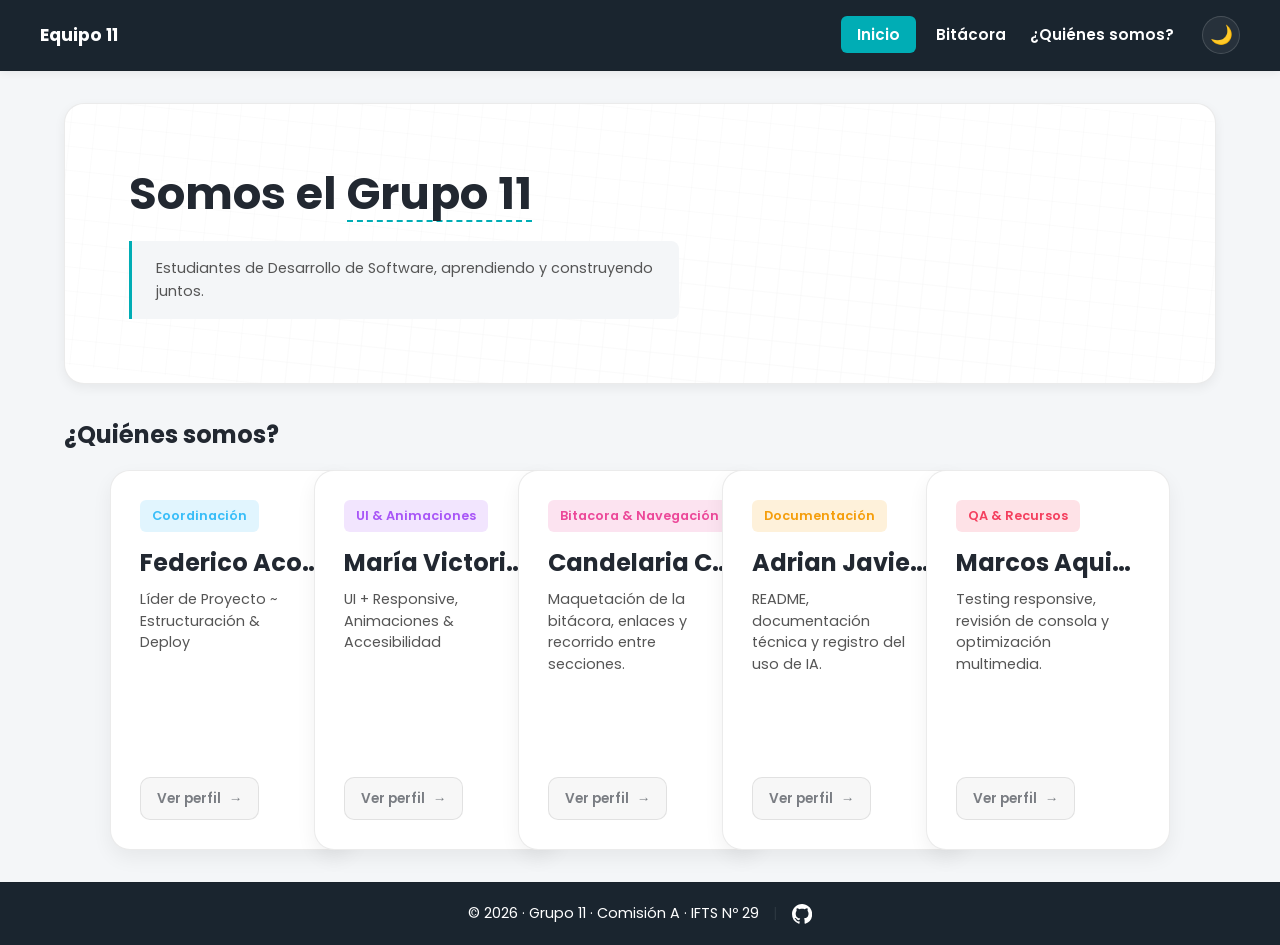
==== index.html @ ea6cd19b "feature: agrega el icono de github a index.html, bitacora.hmtl y perfil_victoria.html" ====
<!doctype html>
<html lang="es" data-theme="claro">
  <head>
    <meta charset="UTF-8" />
    <meta name="viewport" content="width=device-width, initial-scale=1.0" />
    <title>Equipo 11 ~ TP1 para Frontend</title>

    <!--
      Obtenemos el tema que se debe usar al cargar la página:
      primero buscamos una preferencia guardada por el usuario.
      Si no existe, usamos la preferencia de tema del sistema.
    -->
    <script>
      (function () {
        const temaSalvado = localStorage.getItem("theme") ||
          (window.matchMedia("(prefers-color-scheme: dark)").matches ? "oscuro" : "claro");

        document.documentElement.setAttribute("data-theme", temaSalvado);

        // Evitamos animaciones durante la inicialización para prevenir parpadeos.
        document.documentElement.classList.add("no-transiciones");
      })();
    </script>

    <link rel="stylesheet" href="css/styles.css" />
    <script src="js/main.js" defer></script>
  </head>
  <body>
    <!-- MENÚ DE NAVEGACIÓN GLOBAL -->
    <header>
      <div class="nav-contenedor">
        <a href="index.html" class="nav-logo">Equipo <span>11</span></a>
        <div class="nav-utilidades">
          <nav>
            <ul id="nav-list">
              <li><a href="index.html" aria-current="page">Inicio</a></li>
              <li><a href="bitacora.html">Bitácora</a></li>
              <li><a href="#quienes-somos">¿Quiénes somos?</a></li>
            </ul>
          </nav>
          <button id="menu-toggle" 
                  class="menu-toggle" 
                  aria-label="Abrir menú de navegación" 
                  aria-expanded="false" 
                  aria-controls="nav-list" 
                  type="button">
            <span aria-hidden="true"></span>
            <span aria-hidden="true"></span>
            <span aria-hidden="true"></span>
          </button>
          <button id="theme-toggle" class="theme-toggle-btn" aria-label="Cambiar tema de la página">
            <span class="theme-ic-wrapper" aria-hidden="true">
              <span class="ic-sol">☀️</span>
              <span class="ic-luna">🌙</span>
            </span>
          </button>
        </div>
      </div>
    </header>

    <main>
      <!-- PROPÓSITO DEL EQUIPO -->
      <section class="banner">
        <h1>Somos el <span>Grupo 11</span></h1>
        <p>
          Estudiantes de Desarrollo de Software, aprendiendo y construyendo juntos.
        </p>
      </section>

      <!-- LISTADO DE INTEGRANTES -->
      <section id="quienes-somos" class="equipo-listado">

        <h2>¿Quiénes somos?</h2>

        <div class="contenedor-tarjetas">

          <article class="tarjeta fede">
            <div class="tarjeta-izq">
                <span class="tarjeta-etiqueta">Coordinación</span>
                <h3 class="tarjeta-titulo">Federico Acosta Maneiro</h3>
                <p class="tarjeta-desc">Líder de Proyecto ~ Estructuración & Deploy</p>
            </div>

            <div class="tarjeta-der">
              <img class="avatar-movil" src="img/perfil.jpeg"
                alt="Foto de Federico Acosta Maneiro" />
              <a class="tarjeta-btn" aria-label="Ver perfil completo de Federico Acosta Maneiro" 
                href="integrantes/perfil_fede.html">
                <span class="tarjeta-btn-texto">Ver perfil</span>
                <span class="tarjeta-btn-flecha" aria-hidden="true">→</span>
              </a>
            </div>
            <img class="avatar-desktop" src="img/perfil.jpeg" alt="Ana Martínez"/>
          </article>

          <article class="tarjeta ria">
            <div class="tarjeta-izq">
                <span class="tarjeta-etiqueta">UI & Animaciones</span>
                <h3 class="tarjeta-titulo">María Victoria Mariani</h3>
                <p class="tarjeta-desc">UI + Responsive, Animaciones & Accesibilidad</p>
            </div>
            
            <div class="tarjeta-der">
              <img class="avatar-movil" src="img/ria/sami100.jpg"
                alt="Foto de una gatita siamesa durmiendo al sol entre libros." />
              <a class="tarjeta-btn" aria-label="Ver perfil completo de María Victoria Mariani" 
                href="integrantes/perfil_victoria.html">
                <span class="tarjeta-btn-texto">Ver perfil</span>
                <span class="tarjeta-btn-flecha" aria-hidden="true">→</span>
              </a>
            </div>
            <img class="avatar-desktop" src="img/ria/sami100.jpg" alt="Foto de una gatita siamesa durmiendo al sol entre libros."/>
          </article>

          <article class="tarjeta cande">
            <div class="tarjeta-izq">
                <span class="tarjeta-etiqueta">Bitacora & Navegación</span>
                <h3 class="tarjeta-titulo">Candelaria Chazarreta</h3>
                <p class="tarjeta-desc">Maquetación de la bitácora, enlaces y recorrido entre secciones.</p>
            </div>
            
            <div class="tarjeta-der">
              <img class="avatar-movil" src="img/perfil_knd.jpeg"
                alt="Foto de Candelaria Chazarreta" />
              <a class="tarjeta-btn" aria-label="Ver perfil completo de Candelaria Chazarreta" 
                href="integrantes/perfil_cande.html">
                <span class="tarjeta-btn-texto">Ver perfil</span>
                <span class="tarjeta-btn-flecha" aria-hidden="true">→</span>
              </a>
            </div>
            <img class="avatar-desktop" src="img/perfil_knd.jpeg" alt="Candelaria Chazarreta"/>
          </article>

          <article class="tarjeta javier">
            <div class="tarjeta-izq">
                <span class="tarjeta-etiqueta">Documentación</span>
                <h3 class="tarjeta-titulo">Adrian Javier Cano</h3>
                <p class="tarjeta-desc">README, documentación técnica y registro del uso de IA.</p>
            </div>
            
            <div class="tarjeta-der">
              <img class="avatar-movil" src="https://plus.unsplash.com/premium_photo-1676914697574-4c07313ec055?q=80&w=687&auto=format&fit=crop&ixlib=rb-4.1.0&ixid=M3wxMjA3fDB8MHxwaG90by1wYWdlfHx8fGVufDB8fHx8fA%3D%3D"
                alt="Foto de Adrian Javier Cano" />
              <a class="tarjeta-btn" aria-label="Ver perfil completo de Adrian Javier Cano" 
                href="integrantes/perfil_javier.html">
                <span class="tarjeta-btn-texto">Ver perfil</span>
                <span class="tarjeta-btn-flecha" aria-hidden="true">→</span>
              </a>
            </div>
            <img class="avatar-desktop" src="https://plus.unsplash.com/premium_photo-1676914697574-4c07313ec055?q=80&w=687&auto=format&fit=crop&ixlib=rb-4.1.0&ixid=M3wxMjA3fDB8MHxwaG90by1wYWdlfHx8fGVufDB8fHx8fA%3D%3D" alt="Marcos Aquino"/>
          </article>

          <article class="tarjeta marcos">
            <div class="tarjeta-izq">
                <span class="tarjeta-etiqueta">QA & Recursos</span>
                <h3 class="tarjeta-titulo">Marcos Aquino</h3>
                <p class="tarjeta-desc">Testing responsive, revisión de consola y optimización multimedia.</p>
            </div>
            
            <div class="tarjeta-der">
              <img class="avatar-movil" src="./img/machito_marcos.jpeg"
                alt="Foto de Marcos Aquino" />
              <a class="tarjeta-btn" aria-label="Ver perfil completo de Marcos Aquino" 
                href="integrantes/perfil_marcos.html">
                <span class="tarjeta-btn-texto">Ver perfil</span>
                <span class="tarjeta-btn-flecha" aria-hidden="true">→</span>
              </a>
            </div>
            <img class="avatar-desktop" src="./img/machito_marcos.jpeg" alt="Marcos Aquino"/>
          </article>
        </div>
      </section>
    </main>

    <footer>
        <p class="footer-content">
          <span>&copy; 2026 · Grupo 11 · Comisión A · IFTS Nº 29</span> 
          <a href="https://github.com/federicosd06-dev/DSWF_TP1_2A_Grupo11" 
            class="footer-inline-link" 
            target="_blank" 
            rel="noopener noreferrer" 
            title="Ir al repositorio de GitHub del Grupo"
            aria-label="Ver el repositorio de GitHub del Grupo 11">
            <svg class="footer-icon" alt="Icono de GitHub" viewBox="0 0 16 16" version="1.1">
              <path fill="currentColor" d="M8 0c4.42 0 8 3.58 8 8a8.013 8.013 0 0 1-5.45 7.59c-.4.08-.55-.17-.55-.38 0-.27.01-1.13.01-2.2 0-.75-.25-1.23-.54-1.48 1.78-.2 3.65-.88 3.65-3.95 0-.88-.31-1.59-.82-2.15.08-.2.36-1.02-.08-2.12 0 0-.67-.22-2.2.82-.64-.18-1.32-.27-2-.27-.68 0-1.36.09-2 .27-1.53-1.03-2.2-.82-2.2-.82-.44 1.1-.16 1.92-.08 2.12-.51.56-.82 1.28-.82 2.15 0 3.06 1.86 3.75 3.64 3.95-.23.2-.44.55-.51 1.07-.46.21-1.61.55-2.33-.66-.15-.24-.6-.83-1.23-.82-.67.01-.27.38.01.53.34.19.73.9.82 1.13.16.45.68 1.31 2.69.94 0 .67.01 1.3.01 1.49 0 .21-.15.45-.55.38A7.995 7.995 0 0 1 0 8c0-4.42 3.58-8 8-8Z"></path>
            </svg>
          </a>
        </p>
    </footer>
  </body>
</html>
---- css/styles.css ----
/* ===================================================
   IMPORTACIÓN DE FUENTES & VARIABLES GLOBALES
   =================================================== */
@import url("https://fonts.googleapis.com/css2?family=Poppins:wght@300;400;600;700&display=swap");

:root {
  /* Paleta de colores general*/

  --color-etiqueta-celeste: #38bdf8;
  --color-etiqueta-violeta: #a855f7;
  --color-etiqueta-coral: #f43f5e;
  --color-etiqueta-ambar: #f59e0b;
  --color-etiqueta-rosa: #ec4899;

  --color-etiqueta-celeste-bg: rgba(56, 189, 248, 0.15);
  --color-etiqueta-violeta-bg: rgba(168, 85, 247, 0.15);
  --color-etiqueta-coral-bg: rgba(244, 63, 94, 0.15);
  --color-etiqueta-ambar-bg: rgba(245, 158, 11, 0.15);
  --color-etiqueta-rosa-bg: rgba(236, 72, 153, 0.15);

  --color-btn-theme-bg: rgba(255, 255, 255, 0.06);
  --color-btn-theme-border: rgba(255, 255, 255, 0.15);
  --color-btn-theme-hover-bg: rgba(255, 255, 255, 0.16);
  --color-btn-theme-hover-border: rgba(255, 255, 255, 0.35);
  --color-btn-theme-hover-shadow: rgba(255, 255, 255, 0.12);

  --color-heart-indicador: #f4f6f8ee;

  /* Tipografía */
  --fuente-principal: "Poppins", sans-serif;

  /* Variables de la transición circular del cambio de tema */
  --ripple-x: 50%;
  --ripple-y: 50%;
  --ripple-radius: 1000px;
}

[data-theme="claro"]{
  --color-primario: #1a252f;
  --color-secundario: #00adb5;
  --color-fondo: #f4f6f8;
  --color-tarjeta: #ffffff;
  --color-texto: #222831;
  --color-texto-suave: #555555;
  --color-texto-footer: #ffffff;
  --color-hover: #007f86;

  --color-sombra: rgba(0, 0, 0, 0.06);
  --color-borde: rgba(0, 0, 0, 0.08);
  --color-separador-util: rgba(255, 255, 255, 0.08);

  --btn-tarjeta-bg: rgba(0, 0, 0, 0.05);
  --btn-tarjeta-border: rgba(0, 0, 0, 0.15);
  --btn-tarjeta-text: var(--color-texto);

  --color-btn-fede: var(--color-primario);
  --color-acent-ria-text: var(--color-etiqueta-violeta);

  --color-heart-indicador-border: #f4f4f481;

}

[data-theme="oscuro"] {
  --color-primario: #121212;
  --color-secundario: #0d9488;
  --color-fondo: #121212;
  --color-tarjeta: #1e1e1e;
  --color-texto: #d6d9de;
  --color-texto-suave: #94a3b8;
  --color-texto-footer: #94a3b8;
  --color-hover: #0a756b;

  --color-sombra: rgba(0, 0, 0, 0.4);
  --color-borde: rgba(255, 255, 255, 0.1);
  --color-separador-util: rgba(255, 255, 255, 0.08);

  --btn-tarjeta-bg: rgba(255, 255, 255, 0.08);
  --btn-tarjeta-border: rgba(255, 255, 255, 0.15);
  --btn-tarjeta-text: #ffffff;

  --color-heart-indicador-border: var(--color-borde);
  --color-acent-ria-text: #c084fc;

  --color-btn-fede: var(--color-secundario);

}

/* ===================================================
   RESET Y ESTILOS BASE
   =================================================== */
* {
  margin: 0;
  padding: 0;
  box-sizing: border-box;
}


html {
  scroll-behavior: smooth;
}

/* Evitamos transiciones durante la carga inicial para prevenir parpadeos de tema. */
.no-transiciones,
.no-transiciones * {
  transition: none !important;
}

body {
  font-family: var(--fuente-principal);
  background-color: var(--color-fondo);
  color: var(--color-texto);
  line-height: 1.6;
  display: flex;
  flex-direction: column;
  min-height: 100vh;
}


/* ESTILOS GLOBALES DE FOCO VISIBLE (ACCESIBILIDAD ELEGANTE) */
a:focus-visible,
button:focus-visible {
  outline: 2px solid var(--color-secundario);
  outline-offset: 3px;
}

/* ===================================================
   NAVEGACIÓN GLOBAL 
   =================================================== */
header {
  background-color: var(--color-primario);
  padding: 1rem 1.5rem;
  border-bottom: 1px solid var(--color-borde);
  box-shadow: 0 2px 8px var(--color-sombra);
  position: sticky;
  top: 0;
  z-index: 1000;
}

.nav-contenedor {
  max-width: 1200px;
  margin: 0 auto;
  display: flex;
  justify-content: space-between;
  align-items: center;
}

.nav-logo {
  color: #ffffff;
  font-weight: 700;
  font-size: 1.1rem;
  text-decoration: none;
  border-radius: 4px;
}

.nav-utilidades {
  display: flex;
  align-items: center;
  gap: 1.5rem;
}

#nav-list {
  list-style: none;
  display: flex;
  justify-content: center;
  align-items: center;
  gap: 1rem;
}

#nav-list li {
  border: none;
}

#nav-list a {
  color: #ffffff;
  text-decoration: none;
  font-weight: 600;
  padding: 0.5rem 0.25rem;
  border-radius: 6px;
  font-size: 0.95rem;
  position: relative;
  transition:
    background-color 0.3s ease,
    color 0.3s ease;
}

/* ESTILO NAV ACTIVO */
#nav-list a[aria-current="page"] {
  background-color: var(--color-secundario);
  color: #ffffff;
  padding: 0.5rem 1.0rem;
}

#nav-list a[aria-current="page"]:hover {
  background-color: var(--color-hover);
}

.menu-toggle {
  background: transparent;
  border: none;
  cursor: pointer;
}

.menu-toggle span {
  display: block;
  width: 25px;
  height: 3px;
  background-color: #ffffff;
  border-radius: 2px;
  transition: transform 0.3s ease, opacity 0.3s ease;
}

/* EFECTO HOVER: Subrayado sutil animado (SOLO DESKTOP) */
@media (min-width: 900px) {

  .menu-toggle {
    display: none;
  }

  #nav-list a:not([aria-current="page"])::after {
    content: "";
    position: absolute;
    bottom: 0;
    left: 0;
    width: 0;
    height: 2px;
    background-color: var(--color-secundario);
    transition: width 0.3s cubic-bezier(0.4, 0, 0.2, 1);
  }

  #nav-list a:not([aria-current="page"]):hover::after {
    width: 100%;
  }

  #nav-list {
    max-height: none;
    opacity: 1;
    overflow: visible;
    padding: 0;
    background-color: transparent;
    box-shadow: none;
  }
}

@media (max-width: 899px) {
  .menu-toggle {
    display: flex;
    flex-direction: column;
    gap: 5px;
    padding: 5px;
    border-radius: 4px;
  }

  /* Animación hamburguesa a X */
  .menu-toggle.active span:nth-child(1) {
    transform: translateY(8px) rotate(45deg);
  }
  .menu-toggle.active span:nth-child(2) {
    opacity: 0;
  }
  .menu-toggle.active span:nth-child(3) {
    transform: translateY(-8px) rotate(-45deg);
  }

  nav {
    position: absolute;
    top: 100%;
    left: 0;
    width: 100%;
  }

  #nav-list {
    background-color: var(--color-primario);
    flex-direction: column;
    align-items: stretch;
    padding: 0 1.5rem;
    gap: 0;
    border-bottom: 1px solid var(--color-borde);
    box-shadow: 0 4px 10px var(--color-sombra);
    max-height: 0;
    overflow: hidden;
    opacity: 0;
    transition: max-height 0.4s cubic-bezier(0.4, 0, 0.2, 1), opacity 0.3s ease, padding 0.3s ease;
  }

  /* Cuando JS inyecta la clase nav-open, se despliega */
  #nav-list.nav-open {
    max-height: 300px;
    opacity: 1;
    padding: 0.5rem 1.5rem 0rem 1.5rem;
  }

  #nav-list a {
    text-align: center;
    display: block;
    padding: 1rem 0.5rem;
  }

  #nav-list a[aria-current="page"] {
    display: block;
    width: 100%;
    margin: 0.25rem 0;
  }

  #nav-list li + li {
    border-top: 1px solid var(--color-separador-util);
  }

  #nav-list li:has(a[aria-current="page"]) + li {
    border-top: none;
  }

}

/* BOTÓN MODO OSCURO*/

.theme-toggle-btn {
  background: var(--color-btn-theme-bg);
  border: 1px solid var(--color-btn-theme-border);
  cursor: pointer;
  width: 38px;
  height: 38px;
  border-radius: 50%;
  display: inline-flex;
  align-items: center;
  justify-content: center;
  font-size: 1.15rem;
  line-height: 1;
  transition: background-color 0.3s cubic-bezier(0.4, 0, 0.2, 1),
              border-color 0.3s cubic-bezier(0.4, 0, 0.2, 1),
              box-shadow 0.3s cubic-bezier(0.4, 0, 0.2, 1);
}

.theme-toggle-btn:hover {
  background: var(--color-btn-theme-hover-bg);
  border-color: var(--color-btn-theme-hover-border);
  box-shadow: 0 0 10px var(--color-btn-theme-hover-shadow);
}


[data-theme="oscuro"] .ic-sol {
  display: inline-block;
}

[data-theme="oscuro"] .ic-luna {
  display: none;
}

[data-theme="claro"] .ic-sol {
  display: none;
}

[data-theme="claro"] .ic-luna {
  display: inline-block;
}


/* ANIMACIÓN CIRCULAR (Utilizando VIEW TRANSITIONS API) */

::view-transition-old(root),
::view-transition-new(root) {
  animation: none;
  mix-blend-mode: normal;
}

[data-theme-transicion="a-oscuro"]::view-transition-old(root) {
  z-index: 2;
  animation: circle-shrink 0.6s cubic-bezier(0.4, 0, 0.2, 1) forwards;
}

[data-theme-transicion="a-oscuro"]::view-transition-new(root) {
  z-index: 1;
}

[data-theme-transicion="a-claro"]::view-transition-new(root) {
  z-index: 2;
  animation: circle-grow 0.6s cubic-bezier(0.4, 0, 0.2, 1) forwards;
}

[data-theme-transicion="a-claro"]::view-transition-old(root) {
  z-index: 1;
}

@keyframes circle-grow {
  from { clip-path: circle(0px at var(--ripple-x, 50%) var(--ripple-y, 50%)); }
  to { clip-path: circle(var(--ripple-radius, 1000px) at var(--ripple-x, 50%) var(--ripple-y, 50%)); }
}

@keyframes circle-shrink {
  from { clip-path: circle(var(--ripple-radius, 1000px) at var(--ripple-x, 50%) var(--ripple-y, 50%)); }
  to { clip-path: circle(0px at var(--ripple-x, 50%) var(--ripple-y, 50%)); }
}



/* ===================================================
   CONTENEDOR PRINCIPAL Y SECCIONES
   =================================================== */
main {
  flex: 1;
  max-width: 1200px;
  margin: 2rem auto;
  padding: 0 1.5rem;
  width: 100%;
}

h1,
h2,
h3 {
  color: var(--color-texto);
  margin-bottom: 1rem;
}

/* ===================================================
   PORTADA: TARJETAS DEL EQUIPO
   =================================================== */
.equipo-listado {
  margin-top: 2rem;

}

.contenedor-tarjetas{
  width: 100%;
  max-width: 1100px;
  margin: 0 auto;
}

.tarjeta {
  background-color: var(--color-tarjeta);
  border: 1px solid var(--color-borde);
  box-shadow: 0 8px 20px var(--color-sombra);
  overflow: hidden;
}

.tarjeta-etiqueta {
  display: inline-block;
  padding: 0.2rem 0.55rem;
  border-radius: 6px;
  font-size: 0.72rem;
  font-weight: 600;
  white-space: nowrap;
}

.tarjeta-titulo {
  font-size: 1.05rem;
  font-weight: 700;
  white-space: nowrap;
  overflow: hidden;
  text-overflow: ellipsis;
}

.tarjeta.fede .tarjeta-etiqueta { 
  color: var(--color-etiqueta-celeste); 
  background-color: var(--color-etiqueta-celeste-bg);
}

.tarjeta.ria .tarjeta-etiqueta { 
  color: var(--color-etiqueta-violeta); 
  background-color: var(--color-etiqueta-violeta-bg);
}
.tarjeta.cande .tarjeta-etiqueta { 
  color: var(--color-etiqueta-rosa); 
  background-color: var(--color-etiqueta-rosa-bg);
}

.tarjeta.javier .tarjeta-etiqueta { 
  color: var(--color-etiqueta-ambar); 
  background-color: var(--color-etiqueta-ambar-bg);
}

.tarjeta.marcos .tarjeta-etiqueta { 
  color: var(--color-etiqueta-coral); 
  background-color: var(--color-etiqueta-coral-bg);
}


/* tarjetaS DESKTOP */

@media (min-width: 900px) {

  .avatar-movil {
    display: none;
  }

  .contenedor-tarjetas{
    display: flex;
    height: 380px;
    align-items: center;
    justify-content: center;
    padding: 0 20px;
  }

  .tarjeta {
    flex: 1;
    height: 100%;
    padding: 1.8rem;
    border-radius: 20px;
    display: flex;
    flex-direction: column;
    justify-content: space-between;
    position: relative;
    z-index:1;

    transition: flex 0.4s cubic-bezier(0.25, 1, 0.5, 1),
                margin 0.4s cubic-bezier(0.25, 1, 0.5, 1),
                transform 0.4s cubic-bezier(0.25, 1, 0.5, 1),
                box-shadow 0.35s ease;
  }

  .tarjeta + .tarjeta {
    margin-left: -40px;
  }

  .tarjeta:is(:hover, :has(:focus-visible)) {
    flex: 2.2;
    margin-left: -15px;
    z-index: 10;
    box-shadow:
      0 25px 60px var(--color-sombra),
      0 0 30px rgba(56, 189, 248, 0.15);
  }

  .contenedor-tarjetas:has(.tarjeta:is(:hover, :has(:focus-visible)))
  .tarjeta:not(:hover, :has(:focus-visible)) {
    transform: scale(0.95);
  }

  .tarjeta-izq{
    height: 100%;
    z-index: 2;
    max-width: 100%;
  }

  .tarjeta-titulo {
    font-size: 1.5rem;
    margin-bottom: 0.4rem;
  }

  .tarjeta-etiqueta {
    margin-bottom: 0.8rem;
    font-size: 0.8rem;
    padding: 0.35rem 0.75rem;
  }

  .tarjeta-desc {
    color: var(--color-texto-suave);
    font-size: 0.9rem;
    line-height: 1.5;
    margin-bottom: 1.2rem;
    max-width: 85%;
  }

  .tarjeta-btn {
    display: inline-flex;
    align-items: center;
    gap: 0.5rem;
    padding: 0.6rem 1rem;
    border-radius: 10px;
    background: var(--btn-tarjeta-bg);
    border: 1px solid var(--btn-tarjeta-border);
    color: var(--btn-tarjeta-text);
    font-size: 0.85rem;
    font-weight: 600;
    text-decoration: none;
    opacity: 0.6;
    transition: opacity 0.3s ease, background-color 0.3s, border-color 0.3s;
  }

  .avatar-desktop{
    display: block;
    position: absolute;
    right: -10px;
    bottom: -10px;
    width: 200px;
    height: 200px;
    border-radius: 50%;
    object-fit: cover;
    box-shadow: 0 10px 25px rgba(0, 0, 0, 0.5);
    z-index: 1;
    pointer-events: none;
    opacity: 0;
  }

  .tarjeta:is(:hover, :has(:focus-visible)) .avatar-desktop {
    opacity: 1;
  }
  .tarjeta:is(:hover, :has(:focus-visible)) .tarjeta-desc,
  .tarjeta:is(:hover, :has(:focus-visible)) .tarjeta-btn {
    opacity: 1;
  }

  .tarjeta-btn-flecha {
    display: inline-block;
    transition: transform 0.3s ease;
  }

  /* HOVER SOLO EN DESKTOP CON MOUSE */
  @media (hover: hover) and (pointer: fine) {

    .tarjeta {
      transform-style: preserve-3d;
    }

    .tarjeta-btn:hover .tarjeta-btn-flecha { transform: translateX(5px); }
  }

}

/* =========================================================
  VISTA MÓVIL (BARRAS BASTANTE SUPERPUESTAS Y COMPACTAS)
  ========================================================= */

  @media (max-width: 899px) {
    .contenedor-tarjetas{
      display: flex;
      flex-direction: column;
      padding-bottom: 12px;
      max-width: 600px;

    }

    .tarjeta {
      padding: 0.75rem 1rem;
      display: flex;
      flex-direction: row;
      border-radius: 16px;
      align-items: center;
      justify-content: space-between;
      min-height: 58px;

      /* Efecto de apilado superpuesto */
      margin-bottom: -12px;
    }

    /* Control de orden Z para garantizar clicks limpios */
    .tarjeta:nth-child(1) { z-index: 1; }
    .tarjeta:nth-child(2) { z-index: 2; }
    .tarjeta:nth-child(3) { z-index: 3; }
    .tarjeta:nth-child(4) { z-index: 4; }
    .tarjeta:nth-child(5) { z-index: 5; }

    .tarjeta-izq {
      max-width: 60%;
    }

    .tarjeta-der {
      display: flex;
      flex-direction: row-reverse;
      align-items: center;
      gap: 0.75rem;
    }

    /* Avatar más grande, completamente opaco y nítido */
    .avatar-movil {
      width: 50px;
      height: 50px;
      border-radius: 50%;
      object-fit: cover;
      box-shadow: 0 4px 10px var(--color-sombra);
      opacity: 1;
      flex-shrink: 0;
    }

    /* Botón en versión mini circular para móvil */
    .tarjeta-btn {
      display: inline-flex;
      align-items: center;
      justify-content: center;
      width: 48px;
      height: 48px;
      border-radius: 50%;
      background: var(--btn-tarjeta-bg);
      border: 1px solid var(--btn-tarjeta-border);
      color: var(--btn-tarjeta-text);
      text-decoration: none;
      flex-shrink: 0;
    }
    
    .tarjeta-titulo {
      margin-top: 8px;
    }

    .tarjeta-btn-texto {
      display: none; /* Oculta el texto en movil */
    }

    /* Ocultar elementos no usados en movil */
    .tarjeta-desc, .avatar-desktop {
      display: none;
    }

  }

/* ===================================================
  BANNER
  =================================================== */

.banner {
  position: relative;
  background-color: var(--color-tarjeta);
  border: 1px solid var(--color-borde);
  border-radius: clamp(12px, 2vw, 20px);
  padding: clamp(2.5rem, 5vw, 4rem);
  box-shadow: 0 4px 12px var(--color-sombra);
  overflow:hidden;
}

.banner > * {
  position: relative;
  z-index: 1;
}

.banner::before {
  content: "";
  position: absolute;
  inset: -15%;
  background-image: 
    linear-gradient(to right, var(--color-borde) 1px, transparent 1px),
    linear-gradient(to bottom, var(--color-borde) 1px, transparent 1px);
  background-size: 24px 24px;
  opacity: 0.2;
  transform: rotate(6deg);
  z-index: 0;
}

.banner h1 {
  font-size: clamp(2rem, 3.5vw, 3rem);
  line-height: 1.15;
  margin-bottom: 1.2rem;
  font-weight: 700;
}

.banner h1 span {
  border-bottom: 2px dashed var(--color-secundario);
  display: inline-block;
}

.banner p {
  background-color: var(--color-fondo);
  border-left: 3px solid var(--color-secundario);
  padding: 1rem 1.5rem;
  border-radius: 0 8px 8px 0;
  font-size: clamp(0.9rem, 1.1vw, 0.95rem);
  color: var(--color-texto-suave);
  max-width: 550px;
}

/* Extensión de lado a lado solo en pantallas móviles (menores a 500px) */
@media (max-width: 550px) {
  .banner {
    /* Cancela los 1.5rem de padding lateral y el superior de -2rem que aporta el <main> */
    margin-left: -1.5rem;
    margin-right: -1.5rem;
    margin-top: -2rem;
    /* Elimina bordes laterales y superior y redondeo para que toque los extremos de la pantalla */
    border-top: none;
    border-left: none;
    border-right: none;
    border-radius: 0;
  }
}


/* ===================================================
   TARJETA DE PERFIL INDIVIDUAL
   =================================================== */
.tarjeta-perfil {
  background-color: var(--color-tarjeta);
  padding: 2.5rem;
  border-radius: 12px;
  box-shadow: 0 4px 12px rgba(0, 0, 0, 0.08);
  max-width: 800px;
  margin: 0 auto;
}

.avatar {
  width: 160px;
  height: 160px;
  border-radius: 50%;
  object-fit: cover;
  display: block;
  margin: 0 auto 1.5rem;
  border: 4px solid var(--color-secundario);
}

.bloque-perfil,
.bloque-interactivo,
.interaccion-portada {
  background-color: var(--color-fondo);
  padding: 1.5rem;
  border-radius: 8px;
  margin-top: 1.5rem;
}

.bloque-perfil ul,
.bloque-perfil ol {
  padding-left: 1.5rem;
}

.bloque-perfil li {
  margin-bottom: 0.4rem;
}

/* BOTONES E INTERACTIVIDAD JS */
#btn-mi-interaccion {
  background-color: var(--color-btn-fede);
  color: #ffffff;
  border: none;
  padding: 0.7rem 1.4rem;
  font-size: 0.95rem;
  font-family: var(--fuente-principal);
  font-weight: 600;
  border-radius: 6px;
  cursor: pointer;
  transition: background-color 0.3s ease;
  margin-top: 0.5rem;
}

#btn-mi-interaccion:hover {
  background-color: var(--color-hover);
}

#resultado-interaccion {
  margin-top: 1rem;
  font-weight: 600;
  color: var(--color-secundario);
}

/* ===================================================
   FOOTER
   =================================================== */
footer {
  background-color: var(--color-primario);
  color: var(--color-texto-footer);
  text-align: center;
  padding: 1.2rem;
  margin-top: auto;
  font-size: clamp(0.8rem, 1.2vw, 0.9rem);
  border-top: 1px solid var(--color-borde);
}

.footer-content {
  display: inline-flex;
  align-items: center;
  justify-content: center;
  gap: clamp(0.5rem, 1.5vw, 0.85rem);
  line-height: 1.05;
}

.footer-inline-link {
  display: inline-flex;
  align-items: center;
  gap: clamp(0.5rem, 1.5vw, 0.85rem);
  color: var(--color-texto-footer);
  text-decoration: none;
}

.footer-icon {
  width: 1.4em;
  height: 1.4em;
  display: block;
  fill: currentColor;
}

.footer-inline-link::before{
  content: "|";
  color: var(--color-separador-util);
}

@media (max-width: 600px) {
  footer {
    font-size: 0.8rem;
  }
}

/* ===================================================
   BREAKPOINTS OBLIGATORIOS (Consigna TP1)
   =================================================== */

/* Breakpoint 1: Celulares / Pantallas pequeñas (Hasta 400px) */
@media (max-width: 400px) {
  .hero h1 {
    font-size: 1.5rem;
  }

  .tarjeta-perfil {
    padding: 1.2rem;
  }

  .avatar {
    width: 120px;
    height: 120px;
  }
}

/* Breakpoint 2: Tablets / Pantallas medianas (A partir de 900px) */
@media (min-width: 900px) {

  .hero h1 {
    font-size: 2.2rem;
  }
}


/* Reduce las animaciones para usuarios que prefieren menos movimiento. */
@media (prefers-reduced-motion: reduce) {
  *,
  *::before,
  *::after {
    animation-duration: 0.01ms !important;
    animation-iteration-count: 1 !important;
    transition-duration: 0.01ms !important;
    scroll-behavior: auto !important;
  }
}

   /* ===================================================
   COMPONENTE: BITÁCORA TIMELINE (ACORDEÓN DINÁMICO)
   =================================================== */
.bitacora-timeline {
  max-width: 800px;
  margin: 0 auto 3rem;
  display: flex;
  flex-direction: column;
  gap: 1rem;
}

.timeline-item {
  background-color: var(--color-tarjeta);
  border: 1px solid var(--color-borde);
  border-radius: 10px;
  box-shadow: 0 4px 10px var(--color-sombra);
  overflow: hidden;
  transition: box-shadow 0.3s ease;
}

.timeline-item:hover {
  box-shadow: 0 6px 15px var(--color-sombra);
}

.timeline-header {
  width: 100%;
  background: transparent;
  border: none;
  padding: 1.25rem 1.5rem;
  text-align: left;
  cursor: pointer;
  display: flex;
  flex-direction: column;
  position: relative;
  font-family: var(--fuente-principal);
  color: var(--color-texto);
  transition: background-color 0.3s ease;
}

.timeline-header:hover {
  background-color: var(--color-fondo);
}

.timeline-meta {
  display: flex;
  align-items: center;
  gap: 0.8rem;
  margin-bottom: 0.4rem;
}

.timeline-fecha {
  font-size: 0.85rem;
  color: var(--color-texto-suave);
  font-weight: 600;
}

/* Etiquetas generales */
.timeline-tag {
  background-color: var(--color-secundario);
  color: #ffffff;
  padding: 0.15rem 0.6rem;
  border-radius: 4px;
  font-size: 0.75rem;
  font-weight: 700;
  text-transform: uppercase;
}

.tag-alerta { background-color: #ef4444; color: #fff; } /* Rojo para Bugs */
.tag-exito { background-color: #10b981; color: #fff; } /* Verde para Soluciones */

.timeline-titulo {
  font-size: 1.1rem;
  font-weight: 700;
  margin: 0;
  padding-right: 2rem;
}

/* Icono + / - del acordeón */
.timeline-icono {
  position: absolute;
  right: 1.5rem;
  top: 50%;
  transform: translateY(-50%);
  font-size: 1.5rem;
  font-weight: 400;
  color: var(--color-secundario);
  transition: transform 0.3s ease;
}

.timeline-item.activo .timeline-icono {
  transform: translateY(-50%) rotate(45deg);
}

.timeline-item.activo .timeline-header {
  border-bottom: 1px solid var(--color-borde);
}

/* Contenido oculto animado (Grid 0fr a 1fr) */
.timeline-content {
  display: grid;
  grid-template-rows: 0fr;
  transition: grid-template-rows 0.35s cubic-bezier(0.4, 0, 0.2, 1);
  background-color: var(--color-fondo);
}

.timeline-item.activo .timeline-content {
  grid-template-rows: 1fr;
}

.timeline-inner {
  overflow: hidden;
}

.timeline-inner p {
  padding: 1.25rem 1.5rem;
  margin: 0;
  color: var(--color-texto);
  font-size: 0.95rem;
  line-height: 1.6;
}
/* ===================================================
   HERO (CABECERA DE PÁGINA)
   =================================================== */
.hero {
  text-align: center;
  padding: 3rem 1.5rem;
  margin-bottom: 2.5rem;
  background-color: var(--color-tarjeta);
  border: 1px solid var(--color-borde);
  border-radius: 12px;
  box-shadow: 0 4px 12px var(--color-sombra);
}

.hero h1 {
  font-size: clamp(1.8rem, 4vw, 2.5rem); /* Se adapta fluido según la pantalla */
  color: var(--color-texto);
  margin-bottom: 0.8rem;
  font-weight: 700;
}

.hero p {
  color: var(--color-texto-suave);
  font-size: clamp(0.95rem, 2vw, 1.05rem);
  max-width: 650px;
  margin: 0 auto;
  line-height: 1.6;
}
/* Adaptación Responsive a Celulares */
@media (max-width: 400px) {
  .timeline-meta { flex-direction: column; align-items: flex-start; gap: 0.3rem; }
  .timeline-header { padding: 1rem; }
  .timeline-inner p { padding: 1rem; }
}

   /*========== MARCOS ==========*/

.tarjeta-perfil.marcos {
  --color-marcos: var(--color-etiqueta-coral);
}

.tarjeta-perfil.marcos .avatar {
  border-color: var(--color-marcos);
}

/*========== HABILIDADES ==========*/

.marcos-habilidades {
  display: flex;
  flex-wrap: wrap;
  gap: .6rem;
  padding: 0;
  list-style: none;
}

.marcos-habilidades li {
  padding: .4rem .8rem;
  border-radius: 20px;
  background: var(--color-etiqueta-coral);
  color: #fff;
  font-weight: 600;
}

.habilidad-proximamente {
  opacity: .7;
  border: 1px dashed var(--color-marcos);
  background: transparent !important;
  color: var(--color-marcos) !important;
}

/*========== PELÍCULAS ==========*/

.marcos-peliculas-grid,
.marcos-albumes-grid {
  display: grid;
  grid-template-columns: repeat(3, 1fr);
  gap: 1rem;
  margin-top: 1rem;
}

.marcos-flip-card,
.marcos-album-card {
  height: 340px;
  perspective: 1000px;
  cursor: pointer;
}

.marcos-flip-inner,
.marcos-album-inner {
  width: 100%;
  height: 100%;
  position: relative;
  transition: transform .6s;
  transform-style: preserve-3d;
}

.marcos-flip-card.girada .marcos-flip-inner,
.marcos-album-card.girada .marcos-album-inner {
  transform: rotateY(180deg);
}

.marcos-flip-front,
.marcos-flip-back,
.marcos-album-front,
.marcos-album-back {
  position: absolute;
  inset: 0;
  padding: 1rem;
  border-radius: 10px;
  background: var(--color-tarjeta);
  backface-visibility: hidden;
  text-align: center;
  box-shadow: var(--sombra-tarjeta);
}

.marcos-flip-back,
.marcos-album-back {
  transform: rotateY(180deg);
  display: flex;
  flex-direction: column;
  justify-content: center;
}

.marcos-poster {
  width: 100%;
  height: 240px;
  object-fit: cover;
  border-radius: 8px;
}

.marcos-pelicula-titulo,
.marcos-album-titulo {
  margin: .5rem 0 .2rem;
  font-size: .95rem;
  line-height: 1.2;
  overflow-wrap: break-word;
}

.marcos-pelicula-autor,
.marcos-album-autor,
.marcos-ayuda {
  color: var(--color-texto-suave);
  font-size: .85rem;
}


/*========== ÁLBUMES ==========*/

.marcos-album-card {
  height: 320px;
}

.marcos-album-cover {
  width: 100%;
  height: 220px;
  object-fit: cover;
  border-radius: 8px;
}

/*========== QA ==========*/

#btn-diagnostico {
  padding: .7rem 1.2rem;
  border: 0;
  border-radius: 8px;
  background: var(--color-marcos);
  color: #fff;
  cursor: pointer;
  font-weight: 600;
}

#resultado-diagnostico {
  display: grid;
  gap: .4rem;
  margin-top: 1rem;
}

.diagnostico-item {
  padding: .5rem;
  border-radius: 6px;
  background: var(--color-fondo);
}

/*========== RESPONSIVE ==========*/

@media (max-width: 899px) {
  .marcos-peliculas-grid,
  .marcos-albumes-grid {
    grid-template-columns: 1fr 1fr;
  }
}

@media (max-width: 400px) {
  .marcos-peliculas-grid,
  .marcos-albumes-grid {
    grid-template-columns: 1fr;
  }

  .marcos-flip-card {
    height: 330px;
  }

  .marcos-album-card {
    height: 380px;
  }

  .marcos-album-back {
    padding: 1.2rem;
    overflow-y: auto;
  }

  .marcos-album-back p {
    overflow-wrap: break-word;
  }
}

/*========== ACCESIBILIDAD ==========*/

@media (prefers-reduced-motion: reduce) {
  .marcos-flip-inner,
  .marcos-album-inner {
    transition: none;
  }
}
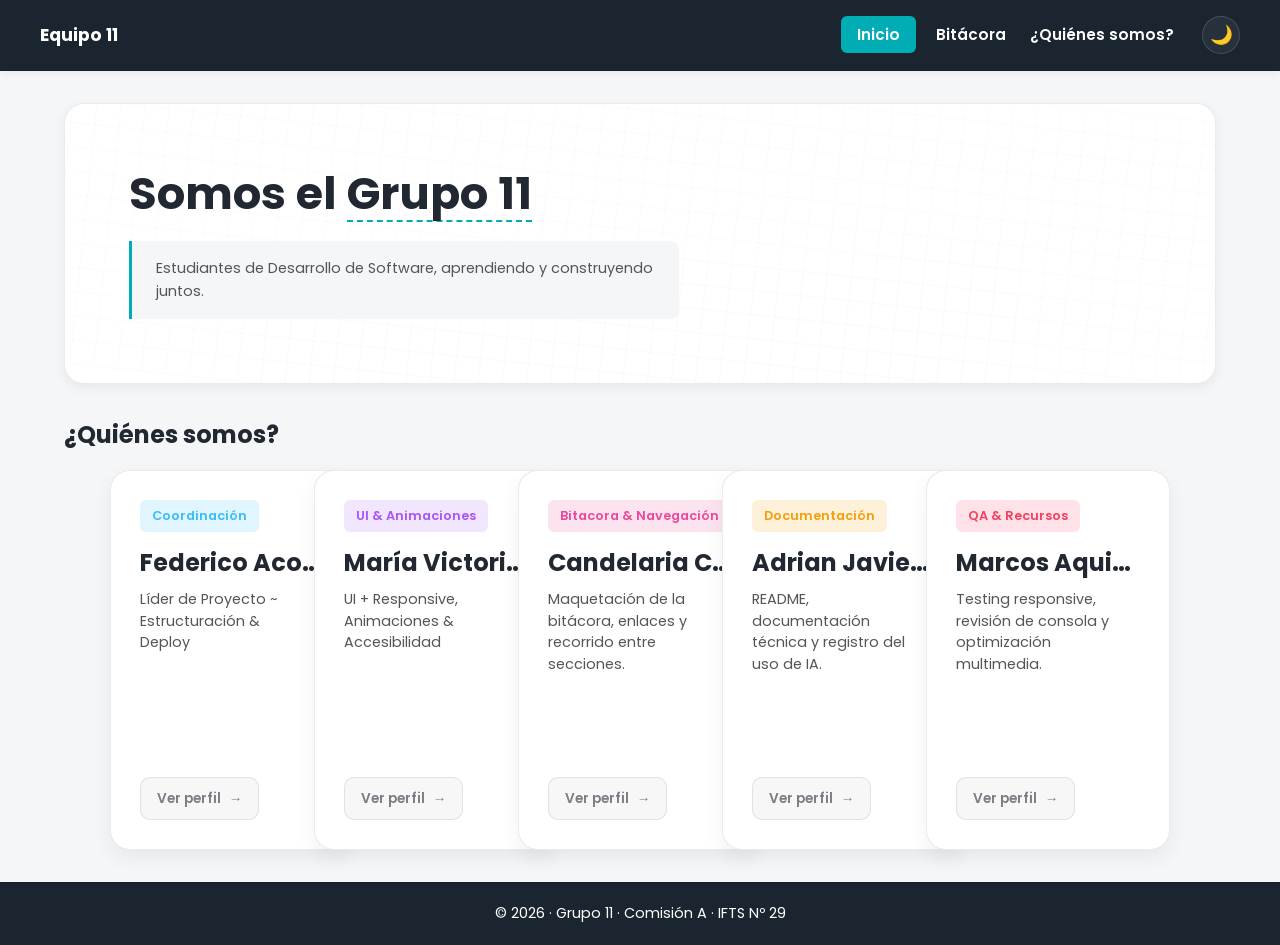
==== commit 8c28b380: "Revert "Feature/icon GitHub"" ====
--- a/index.html
+++ b/index.html
@@ -173,19 +173,9 @@
     </main>
 
     <footer>
-        <p class="footer-content">
-          <span>&copy; 2026 · Grupo 11 · Comisión A · IFTS Nº 29</span> 
-          <a href="https://github.com/federicosd06-dev/DSWF_TP1_2A_Grupo11" 
-            class="footer-inline-link" 
-            target="_blank" 
-            rel="noopener noreferrer" 
-            title="Ir al repositorio de GitHub del Grupo"
-            aria-label="Ver el repositorio de GitHub del Grupo 11">
-            <svg class="footer-icon" alt="Icono de GitHub" viewBox="0 0 16 16" version="1.1">
-              <path fill="currentColor" d="M8 0c4.42 0 8 3.58 8 8a8.013 8.013 0 0 1-5.45 7.59c-.4.08-.55-.17-.55-.38 0-.27.01-1.13.01-2.2 0-.75-.25-1.23-.54-1.48 1.78-.2 3.65-.88 3.65-3.95 0-.88-.31-1.59-.82-2.15.08-.2.36-1.02-.08-2.12 0 0-.67-.22-2.2.82-.64-.18-1.32-.27-2-.27-.68 0-1.36.09-2 .27-1.53-1.03-2.2-.82-2.2-.82-.44 1.1-.16 1.92-.08 2.12-.51.56-.82 1.28-.82 2.15 0 3.06 1.86 3.75 3.64 3.95-.23.2-.44.55-.51 1.07-.46.21-1.61.55-2.33-.66-.15-.24-.6-.83-1.23-.82-.67.01-.27.38.01.53.34.19.73.9.82 1.13.16.45.68 1.31 2.69.94 0 .67.01 1.3.01 1.49 0 .21-.15.45-.55.38A7.995 7.995 0 0 1 0 8c0-4.42 3.58-8 8-8Z"></path>
-            </svg>
-          </a>
-        </p>
+      <p>
+        &copy; 2026 · Grupo 11 · Comisión A · IFTS Nº 29
+      </p>
     </footer>
   </body>
 </html>
--- a/css/styles.css
+++ b/css/styles.css
@@ -826,6 +826,585 @@
 }
 
 /* ===================================================
+   TARJETA DE PERFIL INDIVIDUAL - RIA
+   =================================================== */
+
+.tarjeta-unificada-ria {
+  background: var(--color-tarjeta);
+  border: 1px solid var(--color-borde);
+  border-radius: 16px;
+  box-shadow: 0 2px 8px rgba(0, 0, 0, 0.03);
+  overflow: hidden;
+  position: relative;
+  z-index: 1;
+
+  /* -------------------------------------------------
+     Estructura general
+     ------------------------------------------------- */
+
+  .fila-tarjeta {
+    display: grid;
+    grid-template-columns: 1fr;
+  }
+
+  .columna-tarjeta {
+    padding: 1.75rem;
+    display: flex;
+    flex-direction: column;
+    justify-content: space-between;
+
+    position: relative;
+
+  .puntos-decorativos {
+    position: absolute;
+    inset: 0;
+    pointer-events: none;
+    z-index: 0;
+
+      span {
+        position: absolute;
+        width: 2px;
+        height: 2px;
+        border-radius: 50%;
+        background-color: #c084fc;
+        opacity: 0;
+      }
+
+      /* posiciones */
+      span:nth-child(1)  { left: 5%;  top: 8%; }
+      span:nth-child(2)  { left: 18%; top: 4%; }
+      span:nth-child(3)  { left: 37%; top: 7%; }
+      span:nth-child(4)  { left: 61%; top: 5%; }
+      span:nth-child(5)  { left: 87%; top: 9%; }
+
+      span:nth-child(6)  { left: 2%;  top: 30%; }
+      span:nth-child(7)  { left: 97%; top: 27%; }
+
+      span:nth-child(8)  { left: 4%;  top: 52%; }
+      span:nth-child(9)  { left: 96%; top: 49%; }
+
+      span:nth-child(10) { left: 3%;  top: 73%; }
+      span:nth-child(11) { left: 97%; top: 70%; }
+
+      span:nth-child(12) { left: 12%; top: 93%; }
+      span:nth-child(13) { left: 32%; top: 97%; }
+      span:nth-child(14) { left: 53%; top: 94%; }
+      span:nth-child(15) { left: 74%; top: 97%; }
+      span:nth-child(16) { left: 91%; top: 93%; }
+
+      span:nth-child(17) { left: 25%; top: 18%; }
+      span:nth-child(18) { left: 73%; top: 21%; }
+      span:nth-child(19) { left: 23%; top: 81%; }
+      span:nth-child(20) { left: 78%; top: 82%; }
+    }
+  }
+
+  .contenido-perfil {
+    margin: auto;
+    position:relative;
+    z-index: 1;
+  }
+
+  /* -------------------------------------------------
+     Identidad
+     ------------------------------------------------- */
+
+  .identidad {
+    display: flex;
+    align-items: center;
+    gap: 1rem;
+    margin-bottom: 1.5rem;
+
+    img {
+      width: 70px;
+      height: 70px;
+      border-radius: 50%;
+      object-fit: cover;
+    }
+
+    h1 {
+      margin: 0;
+      font-size: 1.3rem;
+    }
+
+    p {
+      margin: 0.15rem 0 0;
+      color: var(--color-texto);
+      font-size: 0.85rem;
+    }
+  }
+
+  /* Títulos de las secciones de la tarjeta */
+  section h2 {
+    font-size: 0.78rem;
+    text-transform: uppercase;
+    letter-spacing: 0.06em;
+    color: var(--color-texto-suave);
+    margin: 0 0 0.75rem;
+  }
+
+  /* -------------------------------------------------
+     Habilidades
+     ------------------------------------------------- */
+
+  .habilidades {
+    list-style: none;
+    display: flex;
+    flex-wrap: wrap;
+    gap: 0.4rem;
+    margin: 0;
+    padding: 0;
+
+    li {
+      background: var(--color-etiqueta-violeta-bg);
+      color: var(--ink);
+      border-radius: 999px;
+      padding: 0.3rem 0.75rem;
+      font-size: 0.75rem;
+      font-weight: 500;
+      cursor: default;
+
+      transition:
+        background-color 0.8s ease,
+        color 0.8s ease,
+        transform 0.3s ease;
+
+      /* PHP */
+      &:nth-child(1) {
+        --chip-bg: #ef4444;
+        --chip-color: #ffffff;
+      }
+
+      /* JavaScript */
+      &:nth-child(2) {
+        --chip-bg: #f59e0b;
+        --chip-color: #ffffff;
+      }
+
+      /* Kotlin */
+      &:nth-child(3) {
+        --chip-bg: #10b981;
+        --chip-color: #ffffff;
+      }
+
+      /* Java */
+      &:nth-child(4) {
+        --chip-bg: #3b82f6;
+        --chip-color: #ffffff;
+      }
+
+      /* Python */
+      &:nth-child(5) {
+        --chip-bg: #8b5cf6;
+        --chip-color: #ffffff;
+      }
+
+      /* En dispositivos con puntero preciso, las
+         habilidades reaccionan al pasar el cursor. */
+      @media (pointer: fine) {
+        &:hover {
+          background: var(--chip-bg);
+          color: var(--chip-color);
+          transform: scale(1.05);
+          transition:
+            background-color 0.15s ease,
+            color 0.15s ease,
+            transform 0.15s ease;
+          outline: none;
+        }
+      }
+
+      /* En dispositivos táctiles, la interacción se
+         controla mediante la clase .touch-active. */
+      @media (pointer: coarse) {
+        cursor: pointer;
+
+        &.touch-active {
+          background: var(--chip-bg);
+          color: var(--chip-color);
+          transform: scale(1.05);
+          transition:
+            background-color 0.15s ease,
+            color 0.15s ease,
+            transform 0.15s ease;
+        }
+      }
+    }
+  }
+
+  /* -------------------------------------------------
+     Pestañas para móvil
+     ------------------------------------------------- */
+
+  .tabs-movil {
+    display: flex;
+    gap: 0.5rem;
+    margin-top: 1.5rem;
+    position: relative;
+    z-index: 1;
+
+    @media (max-width: 800px) {
+      border-bottom: 1px solid var(--color-borde);
+      padding-bottom: 1rem;
+    }
+
+    @media (min-width: 801px) {
+      display: none;
+    }
+  }
+
+  .btn-tab {
+    flex: 1;
+    background: var(--btn-tarjeta-bg);
+    border: 1px solid var(--btn-tarjeta-border);
+    color: var(--btn-tarjeta-text);
+    padding: 0.6rem;
+    border-radius: 8px;
+    cursor: pointer;
+    font: inherit;
+    font-size: 0.85rem;
+    font-weight: 500;
+    text-align: center;
+    transition: all 0.2s ease;
+
+    &.activo {
+      background: var(--color-etiqueta-violeta-bg);
+      color: var(--color-acent-ria-text);
+      border-color: var(--color-etiqueta-violeta);
+    }
+  }
+
+  /* La pestaña inactiva permanece fuera del flujo.
+     JavaScript agrega .activo a la pestaña seleccionada. */
+  .contenido-tab {
+    display: none;
+
+    &.activo {
+      display: block;
+    }
+
+    /* En escritorio no hay pestañas: ambas secciones
+       permanecen visibles simultáneamente. */
+    @media (min-width: 801px) {
+      display: block;
+    }
+  }
+
+  /* -------------------------------------------------
+     Listas de medios
+     ------------------------------------------------- */
+
+  .lista-items {
+    list-style: none;
+    margin: 0;
+    padding: 0;
+    display: flex;
+    flex-direction: column;
+    gap: 1rem;
+  }
+
+  .item {
+    display: flex;
+    align-items: center;
+    gap: 1rem;
+    border-bottom: 1px solid var(--color-borde);
+    padding-bottom: 0.75rem;
+    position: relative;
+
+    &:last-child {
+      border-bottom: none;
+      padding-bottom: 0;
+    }
+
+    /* -------------------------------------------------
+       Póster / imagen del medio
+       ------------------------------------------------- */
+
+    .contenedor-poster {
+      position: relative;
+      width: 46px;
+      height: 46px;
+      flex-shrink: 0;
+
+      @media (pointer: coarse) {
+        cursor: pointer;
+      }
+
+      &:focus-visible {
+        outline: 2px solid var(--color-secundario);
+        outline-offset: 2px;
+        border-radius: 8px;
+      }
+
+      .poster-item {
+        width: 100%;
+        height: 100%;
+        object-fit: cover;
+        border-radius: 8px;
+        background: var(--color-borde);
+        display: block;
+        transition:
+          filter 0.3s ease,
+          transform 0.3s ease;
+      }
+
+      /* Indicador que aparece en dispositivos táctiles */
+      .indicador-poster {
+        display: none;
+        position: absolute;
+        bottom: -4px;
+        right: -4px;
+        background: var(--color-primario);
+        border: 1px solid var(--color-heart-indicador-border);
+        border-radius: 50%;
+        width: 20px;
+        height: 20px;
+        font-size: 0.65rem;
+        align-items: center;
+        justify-content: center;
+        color: var(--color-heart-indicador);
+        box-shadow: 0 1px 3px rgba(0, 0, 0, 0.1);
+        z-index: 2;
+
+        @media (pointer: coarse) {
+          display: flex;
+        }
+      }
+    }
+
+    &.touch-active {
+      .indicador-poster {
+        color: var(--color-acent-ria-text);
+        border-color: var(--color-acent-ria-text);
+        background: var(--color-primario);
+      }
+    }
+
+    /* -------------------------------------------------
+       Información del medio
+       ------------------------------------------------- */
+
+    .info-item {
+      display: flex;
+      flex-direction: column;
+      justify-content: center;
+      flex-grow: 1;
+      position: relative;
+      min-height: 42px;
+      overflow: hidden;
+
+      .info-inicial,
+      .comentario-item {
+        transition:
+          all 0.35s cubic-bezier(0.175, 0.885, 0.32, 1.275);
+      }
+
+      .info-inicial {
+        display: flex;
+        flex-direction: column;
+        justify-content: center;
+        gap: 0.1rem;
+        opacity: 1;
+        transform: translateY(0);
+      }
+
+      .comentario-item {
+        position: absolute;
+        inset: 0;
+        display: flex;
+        align-items: center;
+        font-size: 0.8rem;
+        color: var(--color-acent-ria-text);
+        font-style: italic;
+        font-weight: 500;
+        opacity: 0;
+        pointer-events: none;
+        transform: translateY(12px);
+      }
+
+      .titulo-item {
+        font-size: 0.85rem;
+        font-weight: 500;
+        line-height: 1.3;
+        color: var(--color-texto);
+        display: block;
+      }
+
+      .subtitulo-item {
+        font-size: 0.75rem;
+        color: var(--color-texto-suave);
+        display: block;
+      }
+    }
+
+    /* -------------------------------------------------
+       Interacción táctil
+       ------------------------------------------------- */
+
+    &.touch-active {
+      .info-inicial {
+        opacity: 0;
+        transform: translateY(-12px);
+        pointer-events: none;
+      }
+
+      .comentario-item {
+        opacity: 1;
+        transform: translateY(0);
+        pointer-events: auto;
+      }
+    }
+
+    /* -------------------------------------------------
+       Hover / teclado
+       ------------------------------------------------- */
+
+    @media (pointer: fine) {
+      .contenedor-poster:hover {
+        .poster-item {
+          filter: saturate(1.3) contrast(1.05);
+        }
+
+        ~ .info-item {
+          .info-inicial {
+            opacity: 0;
+            transform: translateY(-12px);
+            pointer-events: none;
+          }
+
+          .comentario-item {
+            opacity: 1;
+            transform: translateY(0);
+            pointer-events: auto;
+          }
+        }
+      }
+
+      .contenedor-poster:focus-visible {
+        ~ .info-item {
+          .info-inicial {
+            opacity: 0;
+            transform: translateY(-12px);
+            pointer-events: none;
+          }
+
+          .comentario-item {
+            opacity: 1;
+            transform: translateY(0);
+            pointer-events: auto;
+          }
+        }
+      }
+    }
+  }
+
+  /* -------------------------------------------------
+     Botón de reproducción
+     ------------------------------------------------- */
+
+  .btn-reproduccion {
+    background: var(--color-etiqueta-violeta-bg);
+    color: var(--color-acent-ria-text);
+    border: none;
+    border-radius: 50%;
+    width: 44px;
+    height: 44px;
+    font-size: 0.85rem;
+    cursor: pointer;
+    text-decoration: none;
+    display: flex;
+    align-items: center;
+    justify-content: center;
+    flex-shrink: 0;
+    transition:
+      background-color 0.2s,
+      transform 0.2s;
+
+    &:hover {
+      background: var(--color-etiqueta-violeta);
+      color: #fff;
+      transform: scale(1.05);
+    }
+  }
+
+  /* -------------------------------------------------
+     Música
+     ------------------------------------------------- */
+
+  .fila-musica {
+    border-top: 1px solid var(--color-borde);
+    padding: 1.75rem;
+
+    @media (max-width: 800px) {
+      border-top: none;
+      margin-top: 0;
+    }
+  }
+
+  /* =================================================
+     ESCRITORIO
+     ================================================= */
+
+  @media (min-width: 801px) {
+    display: grid;
+    grid-template-columns: 1fr 1fr;
+
+    .fila-tarjeta {
+      display: contents;
+    }
+
+    .columna-tarjeta {
+      &:first-child {
+        grid-column: 1;
+        grid-row: 1;
+        border-right: 1px solid var(--color-borde);
+      }
+
+      &:nth-child(2) {
+        grid-column: 2;
+        grid-row: 1;
+      }
+    }
+
+    .fila-musica {
+      grid-column: 1 / -1;
+      grid-row: 2;
+    }
+  }
+
+  /* =================================================
+     MÓVIL
+     ================================================= */
+
+  @media (max-width: 800px) {
+    display: grid;
+    grid-template-columns: 1fr;
+    grid-template-areas:
+      "perfil"
+      "medios";
+
+    .fila-tarjeta {
+      display: contents;
+    }
+
+    .columna-tarjeta {
+      &:first-child {
+        grid-area: perfil;
+        border-right: none;
+      }
+
+      &:nth-child(2) {
+        grid-area: medios;
+      }
+    }
+
+    .fila-musica {
+      grid-area: medios;
+    }
+  }
+}
+
+/* ===================================================
    FOOTER
    =================================================== */
 footer {
@@ -834,42 +1413,8 @@
   text-align: center;
   padding: 1.2rem;
   margin-top: auto;
-  font-size: clamp(0.8rem, 1.2vw, 0.9rem);
+  font-size: 0.9rem;
   border-top: 1px solid var(--color-borde);
-}
-
-.footer-content {
-  display: inline-flex;
-  align-items: center;
-  justify-content: center;
-  gap: clamp(0.5rem, 1.5vw, 0.85rem);
-  line-height: 1.05;
-}
-
-.footer-inline-link {
-  display: inline-flex;
-  align-items: center;
-  gap: clamp(0.5rem, 1.5vw, 0.85rem);
-  color: var(--color-texto-footer);
-  text-decoration: none;
-}
-
-.footer-icon {
-  width: 1.4em;
-  height: 1.4em;
-  display: block;
-  fill: currentColor;
-}
-
-.footer-inline-link::before{
-  content: "|";
-  color: var(--color-separador-util);
-}
-
-@media (max-width: 600px) {
-  footer {
-    font-size: 0.8rem;
-  }
 }
 
 /* ===================================================
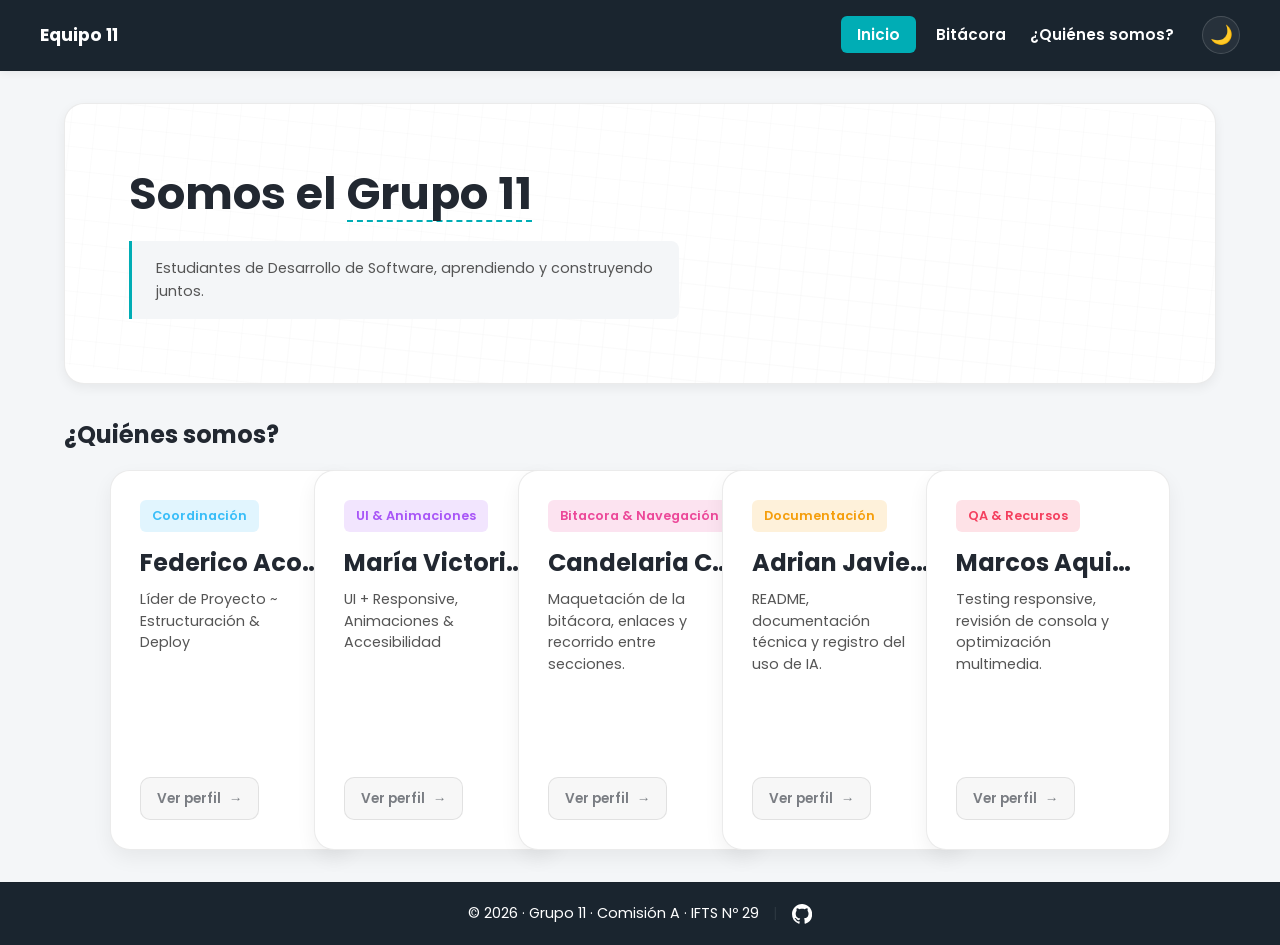
==== commit 0762d7f5: "feat(javier): agrego mis archivos al proyecto" ====
--- a/index.html
+++ b/index.html
@@ -142,7 +142,7 @@
               <img class="avatar-movil" src="https://plus.unsplash.com/premium_photo-1676914697574-4c07313ec055?q=80&w=687&auto=format&fit=crop&ixlib=rb-4.1.0&ixid=M3wxMjA3fDB8MHxwaG90by1wYWdlfHx8fGVufDB8fHx8fA%3D%3D"
                 alt="Foto de Adrian Javier Cano" />
               <a class="tarjeta-btn" aria-label="Ver perfil completo de Adrian Javier Cano" 
-                href="integrantes/perfil_javier.html">
+                href="integrantes/perfil_adrian.html">
                 <span class="tarjeta-btn-texto">Ver perfil</span>
                 <span class="tarjeta-btn-flecha" aria-hidden="true">→</span>
               </a>
@@ -173,9 +173,19 @@
     </main>
 
     <footer>
-      <p>
-        &copy; 2026 · Grupo 11 · Comisión A · IFTS Nº 29
-      </p>
+        <p class="footer-content">
+          <span>&copy; 2026 · Grupo 11 · Comisión A · IFTS Nº 29</span> 
+          <a href="https://github.com/federicosd06-dev/DSWF_TP1_2A_Grupo11" 
+            class="footer-inline-link" 
+            target="_blank" 
+            rel="noopener noreferrer" 
+            title="Ir al repositorio de GitHub del Grupo"
+            aria-label="Ver el repositorio de GitHub del Grupo 11">
+            <svg class="footer-icon" alt="Icono de GitHub" viewBox="0 0 16 16" version="1.1">
+              <path fill="currentColor" d="M8 0c4.42 0 8 3.58 8 8a8.013 8.013 0 0 1-5.45 7.59c-.4.08-.55-.17-.55-.38 0-.27.01-1.13.01-2.2 0-.75-.25-1.23-.54-1.48 1.78-.2 3.65-.88 3.65-3.95 0-.88-.31-1.59-.82-2.15.08-.2.36-1.02-.08-2.12 0 0-.67-.22-2.2.82-.64-.18-1.32-.27-2-.27-.68 0-1.36.09-2 .27-1.53-1.03-2.2-.82-2.2-.82-.44 1.1-.16 1.92-.08 2.12-.51.56-.82 1.28-.82 2.15 0 3.06 1.86 3.75 3.64 3.95-.23.2-.44.55-.51 1.07-.46.21-1.61.55-2.33-.66-.15-.24-.6-.83-1.23-.82-.67.01-.27.38.01.53.34.19.73.9.82 1.13.16.45.68 1.31 2.69.94 0 .67.01 1.3.01 1.49 0 .21-.15.45-.55.38A7.995 7.995 0 0 1 0 8c0-4.42 3.58-8 8-8Z"></path>
+            </svg>
+          </a>
+        </p>
     </footer>
   </body>
 </html>
--- a/css/styles.css
+++ b/css/styles.css
@@ -826,585 +826,6 @@
 }
 
 /* ===================================================
-   TARJETA DE PERFIL INDIVIDUAL - RIA
-   =================================================== */
-
-.tarjeta-unificada-ria {
-  background: var(--color-tarjeta);
-  border: 1px solid var(--color-borde);
-  border-radius: 16px;
-  box-shadow: 0 2px 8px rgba(0, 0, 0, 0.03);
-  overflow: hidden;
-  position: relative;
-  z-index: 1;
-
-  /* -------------------------------------------------
-     Estructura general
-     ------------------------------------------------- */
-
-  .fila-tarjeta {
-    display: grid;
-    grid-template-columns: 1fr;
-  }
-
-  .columna-tarjeta {
-    padding: 1.75rem;
-    display: flex;
-    flex-direction: column;
-    justify-content: space-between;
-
-    position: relative;
-
-  .puntos-decorativos {
-    position: absolute;
-    inset: 0;
-    pointer-events: none;
-    z-index: 0;
-
-      span {
-        position: absolute;
-        width: 2px;
-        height: 2px;
-        border-radius: 50%;
-        background-color: #c084fc;
-        opacity: 0;
-      }
-
-      /* posiciones */
-      span:nth-child(1)  { left: 5%;  top: 8%; }
-      span:nth-child(2)  { left: 18%; top: 4%; }
-      span:nth-child(3)  { left: 37%; top: 7%; }
-      span:nth-child(4)  { left: 61%; top: 5%; }
-      span:nth-child(5)  { left: 87%; top: 9%; }
-
-      span:nth-child(6)  { left: 2%;  top: 30%; }
-      span:nth-child(7)  { left: 97%; top: 27%; }
-
-      span:nth-child(8)  { left: 4%;  top: 52%; }
-      span:nth-child(9)  { left: 96%; top: 49%; }
-
-      span:nth-child(10) { left: 3%;  top: 73%; }
-      span:nth-child(11) { left: 97%; top: 70%; }
-
-      span:nth-child(12) { left: 12%; top: 93%; }
-      span:nth-child(13) { left: 32%; top: 97%; }
-      span:nth-child(14) { left: 53%; top: 94%; }
-      span:nth-child(15) { left: 74%; top: 97%; }
-      span:nth-child(16) { left: 91%; top: 93%; }
-
-      span:nth-child(17) { left: 25%; top: 18%; }
-      span:nth-child(18) { left: 73%; top: 21%; }
-      span:nth-child(19) { left: 23%; top: 81%; }
-      span:nth-child(20) { left: 78%; top: 82%; }
-    }
-  }
-
-  .contenido-perfil {
-    margin: auto;
-    position:relative;
-    z-index: 1;
-  }
-
-  /* -------------------------------------------------
-     Identidad
-     ------------------------------------------------- */
-
-  .identidad {
-    display: flex;
-    align-items: center;
-    gap: 1rem;
-    margin-bottom: 1.5rem;
-
-    img {
-      width: 70px;
-      height: 70px;
-      border-radius: 50%;
-      object-fit: cover;
-    }
-
-    h1 {
-      margin: 0;
-      font-size: 1.3rem;
-    }
-
-    p {
-      margin: 0.15rem 0 0;
-      color: var(--color-texto);
-      font-size: 0.85rem;
-    }
-  }
-
-  /* Títulos de las secciones de la tarjeta */
-  section h2 {
-    font-size: 0.78rem;
-    text-transform: uppercase;
-    letter-spacing: 0.06em;
-    color: var(--color-texto-suave);
-    margin: 0 0 0.75rem;
-  }
-
-  /* -------------------------------------------------
-     Habilidades
-     ------------------------------------------------- */
-
-  .habilidades {
-    list-style: none;
-    display: flex;
-    flex-wrap: wrap;
-    gap: 0.4rem;
-    margin: 0;
-    padding: 0;
-
-    li {
-      background: var(--color-etiqueta-violeta-bg);
-      color: var(--ink);
-      border-radius: 999px;
-      padding: 0.3rem 0.75rem;
-      font-size: 0.75rem;
-      font-weight: 500;
-      cursor: default;
-
-      transition:
-        background-color 0.8s ease,
-        color 0.8s ease,
-        transform 0.3s ease;
-
-      /* PHP */
-      &:nth-child(1) {
-        --chip-bg: #ef4444;
-        --chip-color: #ffffff;
-      }
-
-      /* JavaScript */
-      &:nth-child(2) {
-        --chip-bg: #f59e0b;
-        --chip-color: #ffffff;
-      }
-
-      /* Kotlin */
-      &:nth-child(3) {
-        --chip-bg: #10b981;
-        --chip-color: #ffffff;
-      }
-
-      /* Java */
-      &:nth-child(4) {
-        --chip-bg: #3b82f6;
-        --chip-color: #ffffff;
-      }
-
-      /* Python */
-      &:nth-child(5) {
-        --chip-bg: #8b5cf6;
-        --chip-color: #ffffff;
-      }
-
-      /* En dispositivos con puntero preciso, las
-         habilidades reaccionan al pasar el cursor. */
-      @media (pointer: fine) {
-        &:hover {
-          background: var(--chip-bg);
-          color: var(--chip-color);
-          transform: scale(1.05);
-          transition:
-            background-color 0.15s ease,
-            color 0.15s ease,
-            transform 0.15s ease;
-          outline: none;
-        }
-      }
-
-      /* En dispositivos táctiles, la interacción se
-         controla mediante la clase .touch-active. */
-      @media (pointer: coarse) {
-        cursor: pointer;
-
-        &.touch-active {
-          background: var(--chip-bg);
-          color: var(--chip-color);
-          transform: scale(1.05);
-          transition:
-            background-color 0.15s ease,
-            color 0.15s ease,
-            transform 0.15s ease;
-        }
-      }
-    }
-  }
-
-  /* -------------------------------------------------
-     Pestañas para móvil
-     ------------------------------------------------- */
-
-  .tabs-movil {
-    display: flex;
-    gap: 0.5rem;
-    margin-top: 1.5rem;
-    position: relative;
-    z-index: 1;
-
-    @media (max-width: 800px) {
-      border-bottom: 1px solid var(--color-borde);
-      padding-bottom: 1rem;
-    }
-
-    @media (min-width: 801px) {
-      display: none;
-    }
-  }
-
-  .btn-tab {
-    flex: 1;
-    background: var(--btn-tarjeta-bg);
-    border: 1px solid var(--btn-tarjeta-border);
-    color: var(--btn-tarjeta-text);
-    padding: 0.6rem;
-    border-radius: 8px;
-    cursor: pointer;
-    font: inherit;
-    font-size: 0.85rem;
-    font-weight: 500;
-    text-align: center;
-    transition: all 0.2s ease;
-
-    &.activo {
-      background: var(--color-etiqueta-violeta-bg);
-      color: var(--color-acent-ria-text);
-      border-color: var(--color-etiqueta-violeta);
-    }
-  }
-
-  /* La pestaña inactiva permanece fuera del flujo.
-     JavaScript agrega .activo a la pestaña seleccionada. */
-  .contenido-tab {
-    display: none;
-
-    &.activo {
-      display: block;
-    }
-
-    /* En escritorio no hay pestañas: ambas secciones
-       permanecen visibles simultáneamente. */
-    @media (min-width: 801px) {
-      display: block;
-    }
-  }
-
-  /* -------------------------------------------------
-     Listas de medios
-     ------------------------------------------------- */
-
-  .lista-items {
-    list-style: none;
-    margin: 0;
-    padding: 0;
-    display: flex;
-    flex-direction: column;
-    gap: 1rem;
-  }
-
-  .item {
-    display: flex;
-    align-items: center;
-    gap: 1rem;
-    border-bottom: 1px solid var(--color-borde);
-    padding-bottom: 0.75rem;
-    position: relative;
-
-    &:last-child {
-      border-bottom: none;
-      padding-bottom: 0;
-    }
-
-    /* -------------------------------------------------
-       Póster / imagen del medio
-       ------------------------------------------------- */
-
-    .contenedor-poster {
-      position: relative;
-      width: 46px;
-      height: 46px;
-      flex-shrink: 0;
-
-      @media (pointer: coarse) {
-        cursor: pointer;
-      }
-
-      &:focus-visible {
-        outline: 2px solid var(--color-secundario);
-        outline-offset: 2px;
-        border-radius: 8px;
-      }
-
-      .poster-item {
-        width: 100%;
-        height: 100%;
-        object-fit: cover;
-        border-radius: 8px;
-        background: var(--color-borde);
-        display: block;
-        transition:
-          filter 0.3s ease,
-          transform 0.3s ease;
-      }
-
-      /* Indicador que aparece en dispositivos táctiles */
-      .indicador-poster {
-        display: none;
-        position: absolute;
-        bottom: -4px;
-        right: -4px;
-        background: var(--color-primario);
-        border: 1px solid var(--color-heart-indicador-border);
-        border-radius: 50%;
-        width: 20px;
-        height: 20px;
-        font-size: 0.65rem;
-        align-items: center;
-        justify-content: center;
-        color: var(--color-heart-indicador);
-        box-shadow: 0 1px 3px rgba(0, 0, 0, 0.1);
-        z-index: 2;
-
-        @media (pointer: coarse) {
-          display: flex;
-        }
-      }
-    }
-
-    &.touch-active {
-      .indicador-poster {
-        color: var(--color-acent-ria-text);
-        border-color: var(--color-acent-ria-text);
-        background: var(--color-primario);
-      }
-    }
-
-    /* -------------------------------------------------
-       Información del medio
-       ------------------------------------------------- */
-
-    .info-item {
-      display: flex;
-      flex-direction: column;
-      justify-content: center;
-      flex-grow: 1;
-      position: relative;
-      min-height: 42px;
-      overflow: hidden;
-
-      .info-inicial,
-      .comentario-item {
-        transition:
-          all 0.35s cubic-bezier(0.175, 0.885, 0.32, 1.275);
-      }
-
-      .info-inicial {
-        display: flex;
-        flex-direction: column;
-        justify-content: center;
-        gap: 0.1rem;
-        opacity: 1;
-        transform: translateY(0);
-      }
-
-      .comentario-item {
-        position: absolute;
-        inset: 0;
-        display: flex;
-        align-items: center;
-        font-size: 0.8rem;
-        color: var(--color-acent-ria-text);
-        font-style: italic;
-        font-weight: 500;
-        opacity: 0;
-        pointer-events: none;
-        transform: translateY(12px);
-      }
-
-      .titulo-item {
-        font-size: 0.85rem;
-        font-weight: 500;
-        line-height: 1.3;
-        color: var(--color-texto);
-        display: block;
-      }
-
-      .subtitulo-item {
-        font-size: 0.75rem;
-        color: var(--color-texto-suave);
-        display: block;
-      }
-    }
-
-    /* -------------------------------------------------
-       Interacción táctil
-       ------------------------------------------------- */
-
-    &.touch-active {
-      .info-inicial {
-        opacity: 0;
-        transform: translateY(-12px);
-        pointer-events: none;
-      }
-
-      .comentario-item {
-        opacity: 1;
-        transform: translateY(0);
-        pointer-events: auto;
-      }
-    }
-
-    /* -------------------------------------------------
-       Hover / teclado
-       ------------------------------------------------- */
-
-    @media (pointer: fine) {
-      .contenedor-poster:hover {
-        .poster-item {
-          filter: saturate(1.3) contrast(1.05);
-        }
-
-        ~ .info-item {
-          .info-inicial {
-            opacity: 0;
-            transform: translateY(-12px);
-            pointer-events: none;
-          }
-
-          .comentario-item {
-            opacity: 1;
-            transform: translateY(0);
-            pointer-events: auto;
-          }
-        }
-      }
-
-      .contenedor-poster:focus-visible {
-        ~ .info-item {
-          .info-inicial {
-            opacity: 0;
-            transform: translateY(-12px);
-            pointer-events: none;
-          }
-
-          .comentario-item {
-            opacity: 1;
-            transform: translateY(0);
-            pointer-events: auto;
-          }
-        }
-      }
-    }
-  }
-
-  /* -------------------------------------------------
-     Botón de reproducción
-     ------------------------------------------------- */
-
-  .btn-reproduccion {
-    background: var(--color-etiqueta-violeta-bg);
-    color: var(--color-acent-ria-text);
-    border: none;
-    border-radius: 50%;
-    width: 44px;
-    height: 44px;
-    font-size: 0.85rem;
-    cursor: pointer;
-    text-decoration: none;
-    display: flex;
-    align-items: center;
-    justify-content: center;
-    flex-shrink: 0;
-    transition:
-      background-color 0.2s,
-      transform 0.2s;
-
-    &:hover {
-      background: var(--color-etiqueta-violeta);
-      color: #fff;
-      transform: scale(1.05);
-    }
-  }
-
-  /* -------------------------------------------------
-     Música
-     ------------------------------------------------- */
-
-  .fila-musica {
-    border-top: 1px solid var(--color-borde);
-    padding: 1.75rem;
-
-    @media (max-width: 800px) {
-      border-top: none;
-      margin-top: 0;
-    }
-  }
-
-  /* =================================================
-     ESCRITORIO
-     ================================================= */
-
-  @media (min-width: 801px) {
-    display: grid;
-    grid-template-columns: 1fr 1fr;
-
-    .fila-tarjeta {
-      display: contents;
-    }
-
-    .columna-tarjeta {
-      &:first-child {
-        grid-column: 1;
-        grid-row: 1;
-        border-right: 1px solid var(--color-borde);
-      }
-
-      &:nth-child(2) {
-        grid-column: 2;
-        grid-row: 1;
-      }
-    }
-
-    .fila-musica {
-      grid-column: 1 / -1;
-      grid-row: 2;
-    }
-  }
-
-  /* =================================================
-     MÓVIL
-     ================================================= */
-
-  @media (max-width: 800px) {
-    display: grid;
-    grid-template-columns: 1fr;
-    grid-template-areas:
-      "perfil"
-      "medios";
-
-    .fila-tarjeta {
-      display: contents;
-    }
-
-    .columna-tarjeta {
-      &:first-child {
-        grid-area: perfil;
-        border-right: none;
-      }
-
-      &:nth-child(2) {
-        grid-area: medios;
-      }
-    }
-
-    .fila-musica {
-      grid-area: medios;
-    }
-  }
-}
-
-/* ===================================================
    FOOTER
    =================================================== */
 footer {
@@ -1413,8 +834,42 @@
   text-align: center;
   padding: 1.2rem;
   margin-top: auto;
-  font-size: 0.9rem;
+  font-size: clamp(0.8rem, 1.2vw, 0.9rem);
   border-top: 1px solid var(--color-borde);
+}
+
+.footer-content {
+  display: inline-flex;
+  align-items: center;
+  justify-content: center;
+  gap: clamp(0.5rem, 1.5vw, 0.85rem);
+  line-height: 1.05;
+}
+
+.footer-inline-link {
+  display: inline-flex;
+  align-items: center;
+  gap: clamp(0.5rem, 1.5vw, 0.85rem);
+  color: var(--color-texto-footer);
+  text-decoration: none;
+}
+
+.footer-icon {
+  width: 1.4em;
+  height: 1.4em;
+  display: block;
+  fill: currentColor;
+}
+
+.footer-inline-link::before{
+  content: "|";
+  color: var(--color-separador-util);
+}
+
+@media (max-width: 600px) {
+  footer {
+    font-size: 0.8rem;
+  }
 }
 
 /* ===================================================
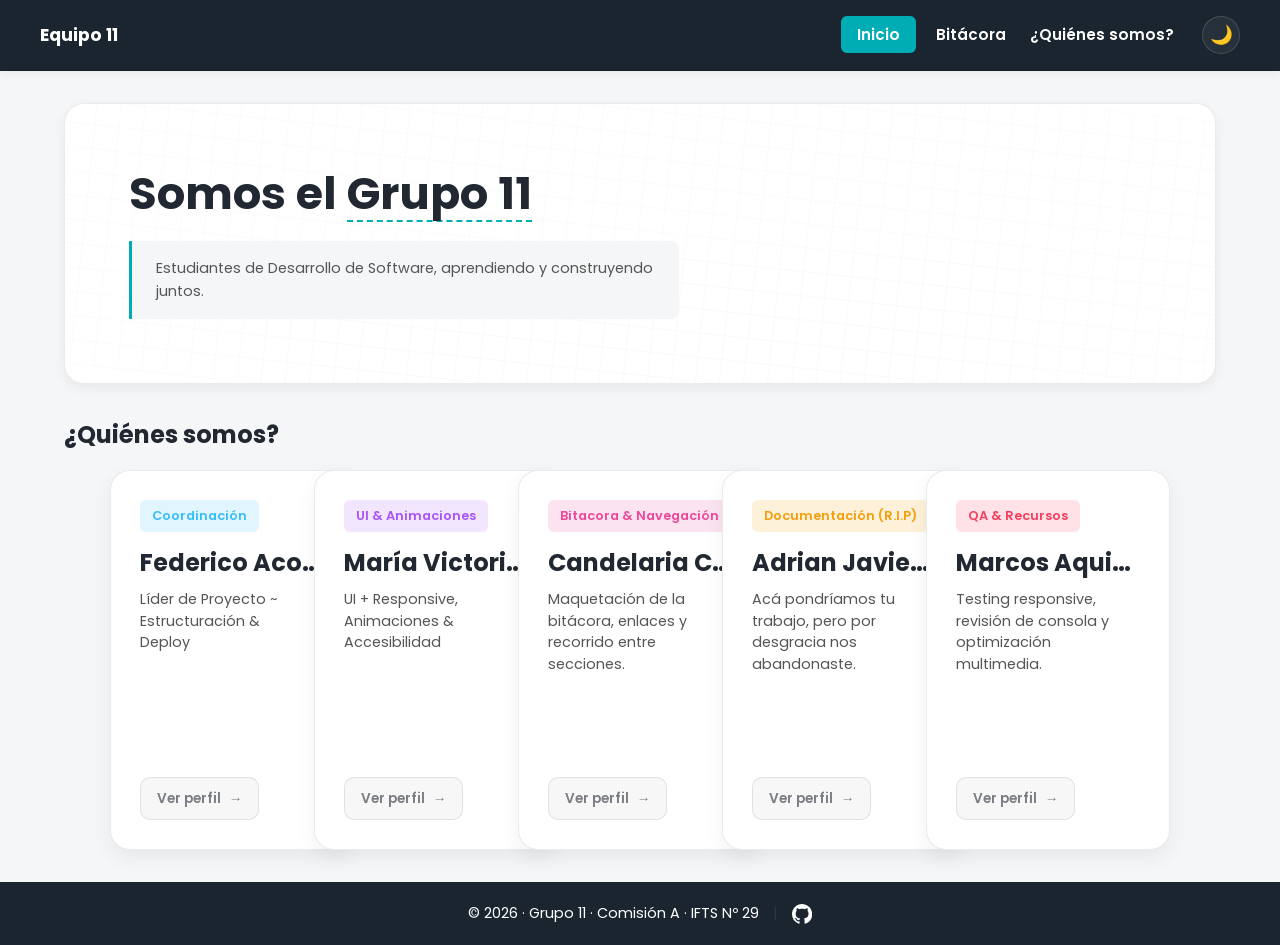
==== commit 20d1df2d: "Actualización de perfiles y recursos de imágenes" ====
--- a/index.html
+++ b/index.html
@@ -12,8 +12,11 @@
     -->
     <script>
       (function () {
-        const temaSalvado = localStorage.getItem("theme") ||
-          (window.matchMedia("(prefers-color-scheme: dark)").matches ? "oscuro" : "claro");
+        const temaSalvado =
+          localStorage.getItem("theme") ||
+          (window.matchMedia("(prefers-color-scheme: dark)").matches
+            ? "oscuro"
+            : "claro");
 
         document.documentElement.setAttribute("data-theme", temaSalvado);
 
@@ -38,17 +41,23 @@
               <li><a href="#quienes-somos">¿Quiénes somos?</a></li>
             </ul>
           </nav>
-          <button id="menu-toggle" 
-                  class="menu-toggle" 
-                  aria-label="Abrir menú de navegación" 
-                  aria-expanded="false" 
-                  aria-controls="nav-list" 
-                  type="button">
+          <button
+            id="menu-toggle"
+            class="menu-toggle"
+            aria-label="Abrir menú de navegación"
+            aria-expanded="false"
+            aria-controls="nav-list"
+            type="button"
+          >
             <span aria-hidden="true"></span>
             <span aria-hidden="true"></span>
             <span aria-hidden="true"></span>
           </button>
-          <button id="theme-toggle" class="theme-toggle-btn" aria-label="Cambiar tema de la página">
+          <button
+            id="theme-toggle"
+            class="theme-toggle-btn"
+            aria-label="Cambiar tema de la página"
+          >
             <span class="theme-ic-wrapper" aria-hidden="true">
               <span class="ic-sol">☀️</span>
               <span class="ic-luna">🌙</span>
@@ -63,129 +72,199 @@
       <section class="banner">
         <h1>Somos el <span>Grupo 11</span></h1>
         <p>
-          Estudiantes de Desarrollo de Software, aprendiendo y construyendo juntos.
+          Estudiantes de Desarrollo de Software, aprendiendo y construyendo
+          juntos.
         </p>
       </section>
 
       <!-- LISTADO DE INTEGRANTES -->
       <section id="quienes-somos" class="equipo-listado">
-
         <h2>¿Quiénes somos?</h2>
 
         <div class="contenedor-tarjetas">
-
           <article class="tarjeta fede">
             <div class="tarjeta-izq">
-                <span class="tarjeta-etiqueta">Coordinación</span>
-                <h3 class="tarjeta-titulo">Federico Acosta Maneiro</h3>
-                <p class="tarjeta-desc">Líder de Proyecto ~ Estructuración & Deploy</p>
-            </div>
-
-            <div class="tarjeta-der">
-              <img class="avatar-movil" src="img/perfil.jpeg"
-                alt="Foto de Federico Acosta Maneiro" />
-              <a class="tarjeta-btn" aria-label="Ver perfil completo de Federico Acosta Maneiro" 
-                href="integrantes/perfil_fede.html">
-                <span class="tarjeta-btn-texto">Ver perfil</span>
-                <span class="tarjeta-btn-flecha" aria-hidden="true">→</span>
-              </a>
-            </div>
-            <img class="avatar-desktop" src="img/perfil.jpeg" alt="Ana Martínez"/>
+              <span class="tarjeta-etiqueta">Coordinación</span>
+              <h3 class="tarjeta-titulo">Federico Acosta Maneiro</h3>
+              <p class="tarjeta-desc">
+                Líder de Proyecto ~ Estructuración & Deploy
+              </p>
+            </div>
+
+            <div class="tarjeta-der">
+              <img
+                class="avatar-movil"
+                src="img/fede/perfil.jpeg"
+                alt="Foto de perrita blanca acostada en la cama, mirando a cámara tiernamente."
+              />
+              <a
+                class="tarjeta-btn"
+                aria-label="Ver perfil completo de Federico Acosta Maneiro"
+                href="integrantes/perfil_fede.html"
+              >
+                <span class="tarjeta-btn-texto">Ver perfil</span>
+                <span class="tarjeta-btn-flecha" aria-hidden="true">→</span>
+              </a>
+            </div>
+            <img
+              class="avatar-desktop"
+              src="img/fede/perfil.jpeg"
+              alt="Foto de perrita blanca acostada en la cama, mirando a cámara tiernamente."
+            />
           </article>
 
           <article class="tarjeta ria">
             <div class="tarjeta-izq">
-                <span class="tarjeta-etiqueta">UI & Animaciones</span>
-                <h3 class="tarjeta-titulo">María Victoria Mariani</h3>
-                <p class="tarjeta-desc">UI + Responsive, Animaciones & Accesibilidad</p>
-            </div>
-            
-            <div class="tarjeta-der">
-              <img class="avatar-movil" src="img/ria/sami100.jpg"
-                alt="Foto de una gatita siamesa durmiendo al sol entre libros." />
-              <a class="tarjeta-btn" aria-label="Ver perfil completo de María Victoria Mariani" 
-                href="integrantes/perfil_victoria.html">
-                <span class="tarjeta-btn-texto">Ver perfil</span>
-                <span class="tarjeta-btn-flecha" aria-hidden="true">→</span>
-              </a>
-            </div>
-            <img class="avatar-desktop" src="img/ria/sami100.jpg" alt="Foto de una gatita siamesa durmiendo al sol entre libros."/>
+              <span class="tarjeta-etiqueta">UI & Animaciones</span>
+              <h3 class="tarjeta-titulo">María Victoria Mariani</h3>
+              <p class="tarjeta-desc">
+                UI + Responsive, Animaciones & Accesibilidad
+              </p>
+            </div>
+
+            <div class="tarjeta-der">
+              <img
+                class="avatar-movil"
+                src="img/ria/sami100.jpg"
+                alt="Foto de una gatita siamesa durmiendo al sol entre libros."
+              />
+              <a
+                class="tarjeta-btn"
+                aria-label="Ver perfil completo de María Victoria Mariani"
+                href="integrantes/perfil_victoria.html"
+              >
+                <span class="tarjeta-btn-texto">Ver perfil</span>
+                <span class="tarjeta-btn-flecha" aria-hidden="true">→</span>
+              </a>
+            </div>
+            <img
+              class="avatar-desktop"
+              src="img/ria/sami100.jpg"
+              alt="Foto de una gatita siamesa durmiendo al sol entre libros."
+            />
           </article>
 
           <article class="tarjeta cande">
             <div class="tarjeta-izq">
-                <span class="tarjeta-etiqueta">Bitacora & Navegación</span>
-                <h3 class="tarjeta-titulo">Candelaria Chazarreta</h3>
-                <p class="tarjeta-desc">Maquetación de la bitácora, enlaces y recorrido entre secciones.</p>
-            </div>
-            
-            <div class="tarjeta-der">
-              <img class="avatar-movil" src="img/perfil_knd.jpeg"
-                alt="Foto de Candelaria Chazarreta" />
-              <a class="tarjeta-btn" aria-label="Ver perfil completo de Candelaria Chazarreta" 
-                href="integrantes/perfil_cande.html">
-                <span class="tarjeta-btn-texto">Ver perfil</span>
-                <span class="tarjeta-btn-flecha" aria-hidden="true">→</span>
-              </a>
-            </div>
-            <img class="avatar-desktop" src="img/perfil_knd.jpeg" alt="Candelaria Chazarreta"/>
+              <span class="tarjeta-etiqueta">Bitacora & Navegación</span>
+              <h3 class="tarjeta-titulo">Candelaria Chazarreta</h3>
+              <p class="tarjeta-desc">
+                Maquetación de la bitácora, enlaces y recorrido entre secciones.
+              </p>
+            </div>
+
+            <div class="tarjeta-der">
+              <img
+                class="avatar-movil"
+                src="./img/knd/perfil_knd.jpeg"
+                alt="Foto de un gato negro de ojos verdes en el pasto, mirando hacia el horizonte con curiosidad"
+              />
+              <a
+                class="tarjeta-btn"
+                aria-label="Ver perfil completo de Candelaria Chazarreta"
+                href="integrantes/perfil_cande.html"
+              >
+                <span class="tarjeta-btn-texto">Ver perfil</span>
+                <span class="tarjeta-btn-flecha" aria-hidden="true">→</span>
+              </a>
+            </div>
+            <img
+              class="avatar-desktop"
+              src="./img/knd/perfil_knd.jpeg"
+              alt="Foto de un gato negro de ojos verdes en el pasto, mirando hacia el horizonte con curiosidad"
+            />
           </article>
 
           <article class="tarjeta javier">
             <div class="tarjeta-izq">
-                <span class="tarjeta-etiqueta">Documentación</span>
-                <h3 class="tarjeta-titulo">Adrian Javier Cano</h3>
-                <p class="tarjeta-desc">README, documentación técnica y registro del uso de IA.</p>
-            </div>
-            
-            <div class="tarjeta-der">
-              <img class="avatar-movil" src="https://plus.unsplash.com/premium_photo-1676914697574-4c07313ec055?q=80&w=687&auto=format&fit=crop&ixlib=rb-4.1.0&ixid=M3wxMjA3fDB8MHxwaG90by1wYWdlfHx8fGVufDB8fHx8fA%3D%3D"
-                alt="Foto de Adrian Javier Cano" />
-              <a class="tarjeta-btn" aria-label="Ver perfil completo de Adrian Javier Cano" 
-                href="integrantes/perfil_adrian.html">
-                <span class="tarjeta-btn-texto">Ver perfil</span>
-                <span class="tarjeta-btn-flecha" aria-hidden="true">→</span>
-              </a>
-            </div>
-            <img class="avatar-desktop" src="https://plus.unsplash.com/premium_photo-1676914697574-4c07313ec055?q=80&w=687&auto=format&fit=crop&ixlib=rb-4.1.0&ixid=M3wxMjA3fDB8MHxwaG90by1wYWdlfHx8fGVufDB8fHx8fA%3D%3D" alt="Marcos Aquino"/>
+              <span class="tarjeta-etiqueta">Documentación (R.I.P)</span>
+              <h3 class="tarjeta-titulo">Adrian Javier Cano</h3>
+              <p class="tarjeta-desc">
+                Acá pondríamos tu trabajo, pero por desgracia nos abandonaste.
+              </p>
+            </div>
+
+            <div class="tarjeta-der">
+              <img
+                class="avatar-movil"
+                src="./img/adrian/adrian.jfif"
+                alt="Foto de Adrian"
+              />
+              <a
+                class="tarjeta-btn"
+                aria-label="Ver perfil completo de Adrian Javier Cano"
+                href="integrantes/perfil_adrian.html"
+              >
+                <span class="tarjeta-btn-texto">Ver perfil</span>
+                <span class="tarjeta-btn-flecha" aria-hidden="true">→</span>
+              </a>
+            </div>
+            <img
+              class="avatar-desktop"
+              src="./img/adrian/adrian.jfif"
+              alt="Foto de Adrián"
+            />
           </article>
 
           <article class="tarjeta marcos">
             <div class="tarjeta-izq">
-                <span class="tarjeta-etiqueta">QA & Recursos</span>
-                <h3 class="tarjeta-titulo">Marcos Aquino</h3>
-                <p class="tarjeta-desc">Testing responsive, revisión de consola y optimización multimedia.</p>
-            </div>
-            
-            <div class="tarjeta-der">
-              <img class="avatar-movil" src="./img/machito_marcos.jpeg"
-                alt="Foto de Marcos Aquino" />
-              <a class="tarjeta-btn" aria-label="Ver perfil completo de Marcos Aquino" 
-                href="integrantes/perfil_marcos.html">
-                <span class="tarjeta-btn-texto">Ver perfil</span>
-                <span class="tarjeta-btn-flecha" aria-hidden="true">→</span>
-              </a>
-            </div>
-            <img class="avatar-desktop" src="./img/machito_marcos.jpeg" alt="Marcos Aquino"/>
+              <span class="tarjeta-etiqueta">QA & Recursos</span>
+              <h3 class="tarjeta-titulo">Marcos Aquino</h3>
+              <p class="tarjeta-desc">
+                Testing responsive, revisión de consola y optimización
+                multimedia.
+              </p>
+            </div>
+
+            <div class="tarjeta-der">
+              <img
+                class="avatar-movil"
+                src="./img/itos/machito_marcos.jpeg"
+                alt="Foto de una perrita negra con marrón con mirada juguetona"
+              />
+              <a
+                class="tarjeta-btn"
+                aria-label="Ver perfil completo de Marcos Aquino"
+                href="integrantes/perfil_marcos.html"
+              >
+                <span class="tarjeta-btn-texto">Ver perfil</span>
+                <span class="tarjeta-btn-flecha" aria-hidden="true">→</span>
+              </a>
+            </div>
+            <img
+              class="avatar-desktop"
+              src="./img/itos/machito_marcos.jpeg"
+              alt="Foto de una perrita negra con marrón con mirada juguetona"
+            />
           </article>
         </div>
       </section>
     </main>
 
     <footer>
-        <p class="footer-content">
-          <span>&copy; 2026 · Grupo 11 · Comisión A · IFTS Nº 29</span> 
-          <a href="https://github.com/federicosd06-dev/DSWF_TP1_2A_Grupo11" 
-            class="footer-inline-link" 
-            target="_blank" 
-            rel="noopener noreferrer" 
-            title="Ir al repositorio de GitHub del Grupo"
-            aria-label="Ver el repositorio de GitHub del Grupo 11">
-            <svg class="footer-icon" alt="Icono de GitHub" viewBox="0 0 16 16" version="1.1">
-              <path fill="currentColor" d="M8 0c4.42 0 8 3.58 8 8a8.013 8.013 0 0 1-5.45 7.59c-.4.08-.55-.17-.55-.38 0-.27.01-1.13.01-2.2 0-.75-.25-1.23-.54-1.48 1.78-.2 3.65-.88 3.65-3.95 0-.88-.31-1.59-.82-2.15.08-.2.36-1.02-.08-2.12 0 0-.67-.22-2.2.82-.64-.18-1.32-.27-2-.27-.68 0-1.36.09-2 .27-1.53-1.03-2.2-.82-2.2-.82-.44 1.1-.16 1.92-.08 2.12-.51.56-.82 1.28-.82 2.15 0 3.06 1.86 3.75 3.64 3.95-.23.2-.44.55-.51 1.07-.46.21-1.61.55-2.33-.66-.15-.24-.6-.83-1.23-.82-.67.01-.27.38.01.53.34.19.73.9.82 1.13.16.45.68 1.31 2.69.94 0 .67.01 1.3.01 1.49 0 .21-.15.45-.55.38A7.995 7.995 0 0 1 0 8c0-4.42 3.58-8 8-8Z"></path>
-            </svg>
-          </a>
-        </p>
+      <p class="footer-content">
+        <span>&copy; 2026 · Grupo 11 · Comisión A · IFTS Nº 29</span>
+        <a
+          href="https://github.com/federicosd06-dev/DSWF_TP1_2A_Grupo11"
+          class="footer-inline-link"
+          target="_blank"
+          rel="noopener noreferrer"
+          title="Ir al repositorio de GitHub del Grupo"
+          aria-label="Ver el repositorio de GitHub del Grupo 11"
+        >
+          <svg
+            class="footer-icon"
+            alt="Icono de GitHub"
+            viewBox="0 0 16 16"
+            version="1.1"
+          >
+            <path
+              fill="currentColor"
+              d="M8 0c4.42 0 8 3.58 8 8a8.013 8.013 0 0 1-5.45 7.59c-.4.08-.55-.17-.55-.38 0-.27.01-1.13.01-2.2 0-.75-.25-1.23-.54-1.48 1.78-.2 3.65-.88 3.65-3.95 0-.88-.31-1.59-.82-2.15.08-.2.36-1.02-.08-2.12 0 0-.67-.22-2.2.82-.64-.18-1.32-.27-2-.27-.68 0-1.36.09-2 .27-1.53-1.03-2.2-.82-2.2-.82-.44 1.1-.16 1.92-.08 2.12-.51.56-.82 1.28-.82 2.15 0 3.06 1.86 3.75 3.64 3.95-.23.2-.44.55-.51 1.07-.46.21-1.61.55-2.33-.66-.15-.24-.6-.83-1.23-.82-.67.01-.27.38.01.53.34.19.73.9.82 1.13.16.45.68 1.31 2.69.94 0 .67.01 1.3.01 1.49 0 .21-.15.45-.55.38A7.995 7.995 0 0 1 0 8c0-4.42 3.58-8 8-8Z"
+            ></path>
+          </svg>
+        </a>
+      </p>
     </footer>
   </body>
 </html>
